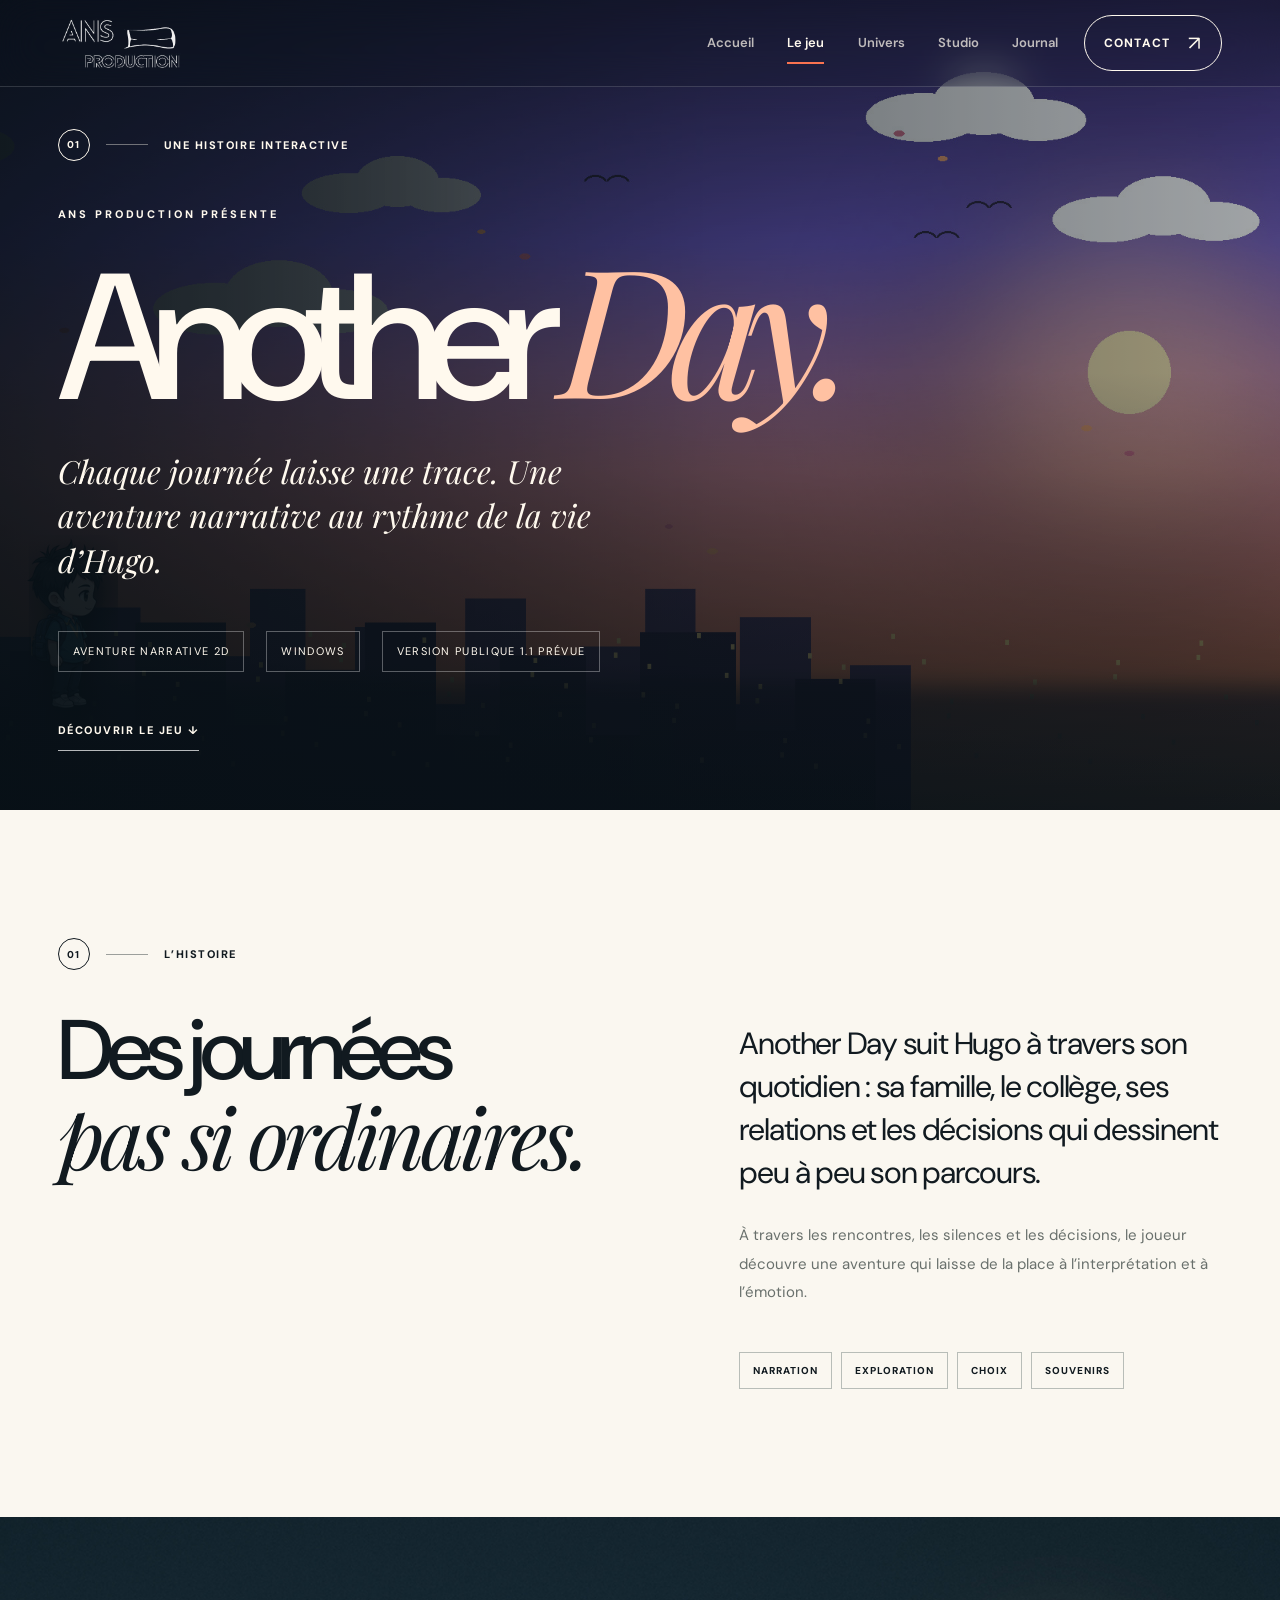
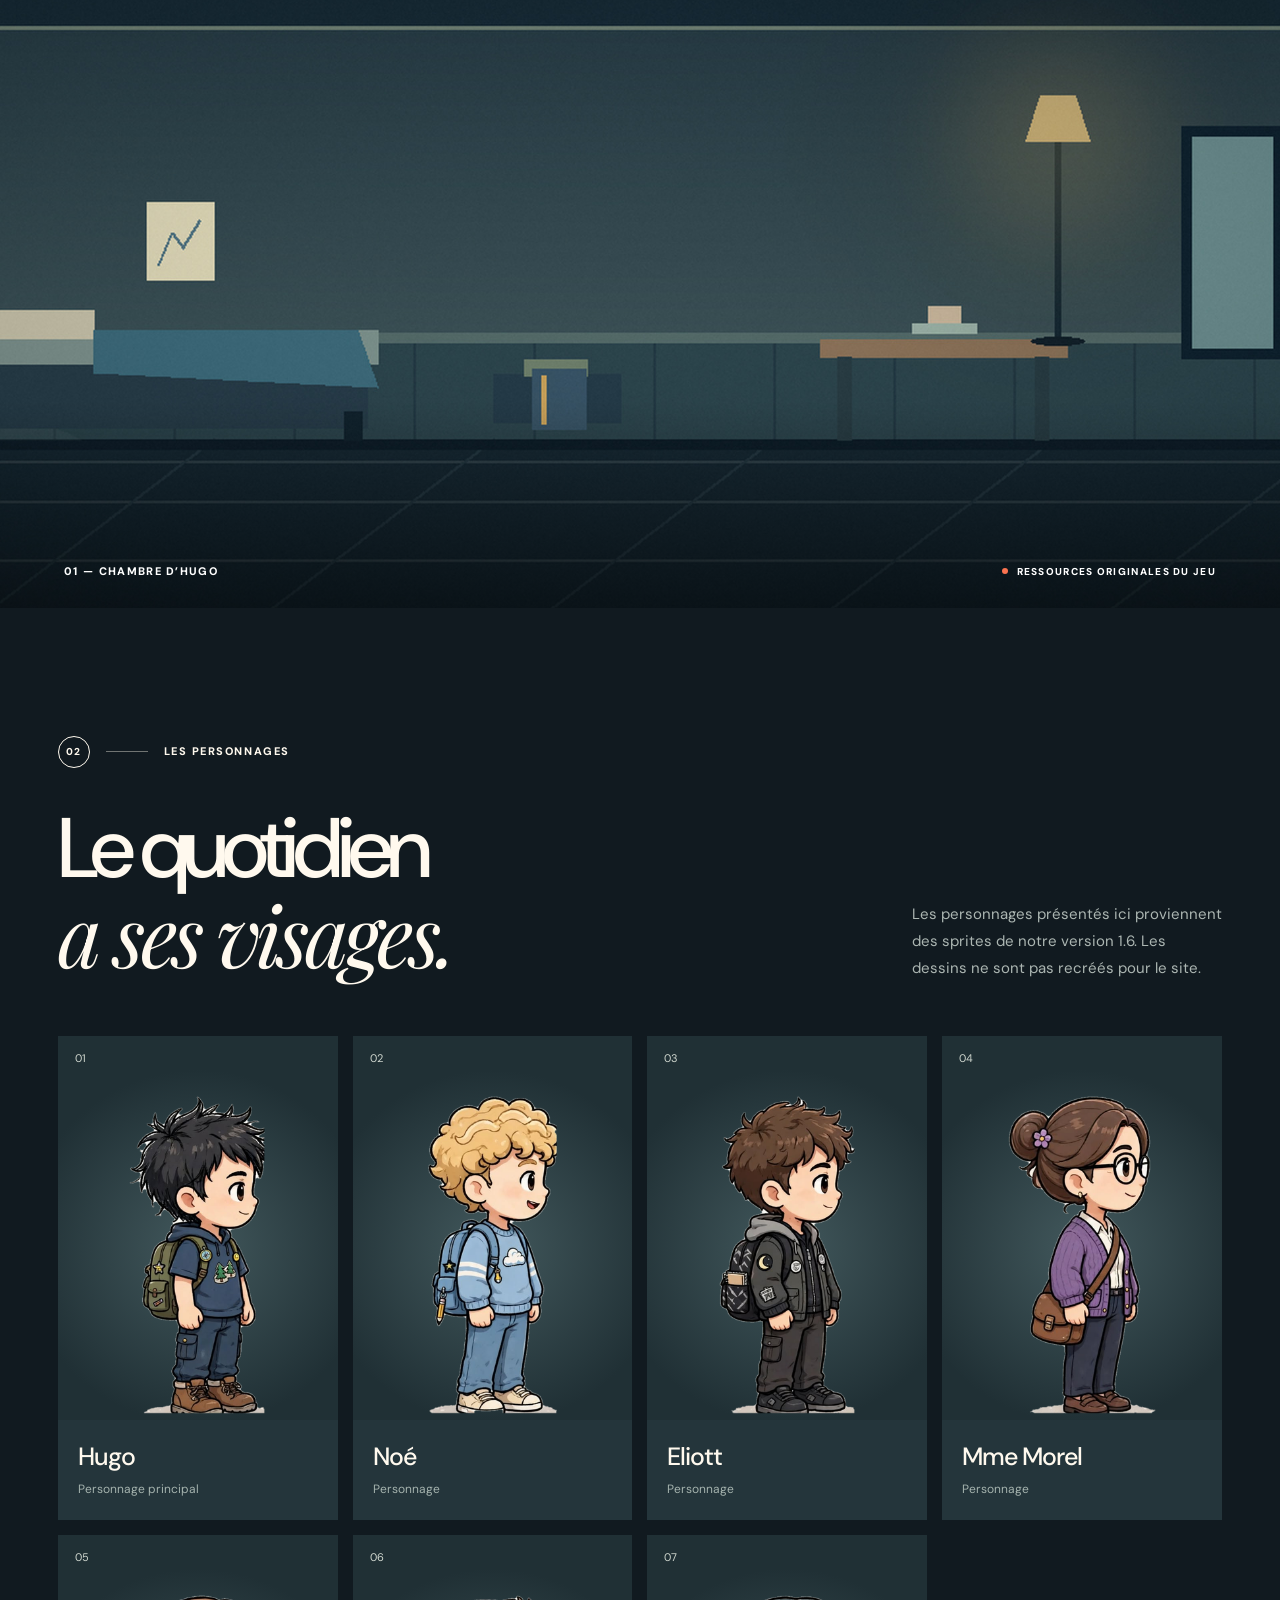
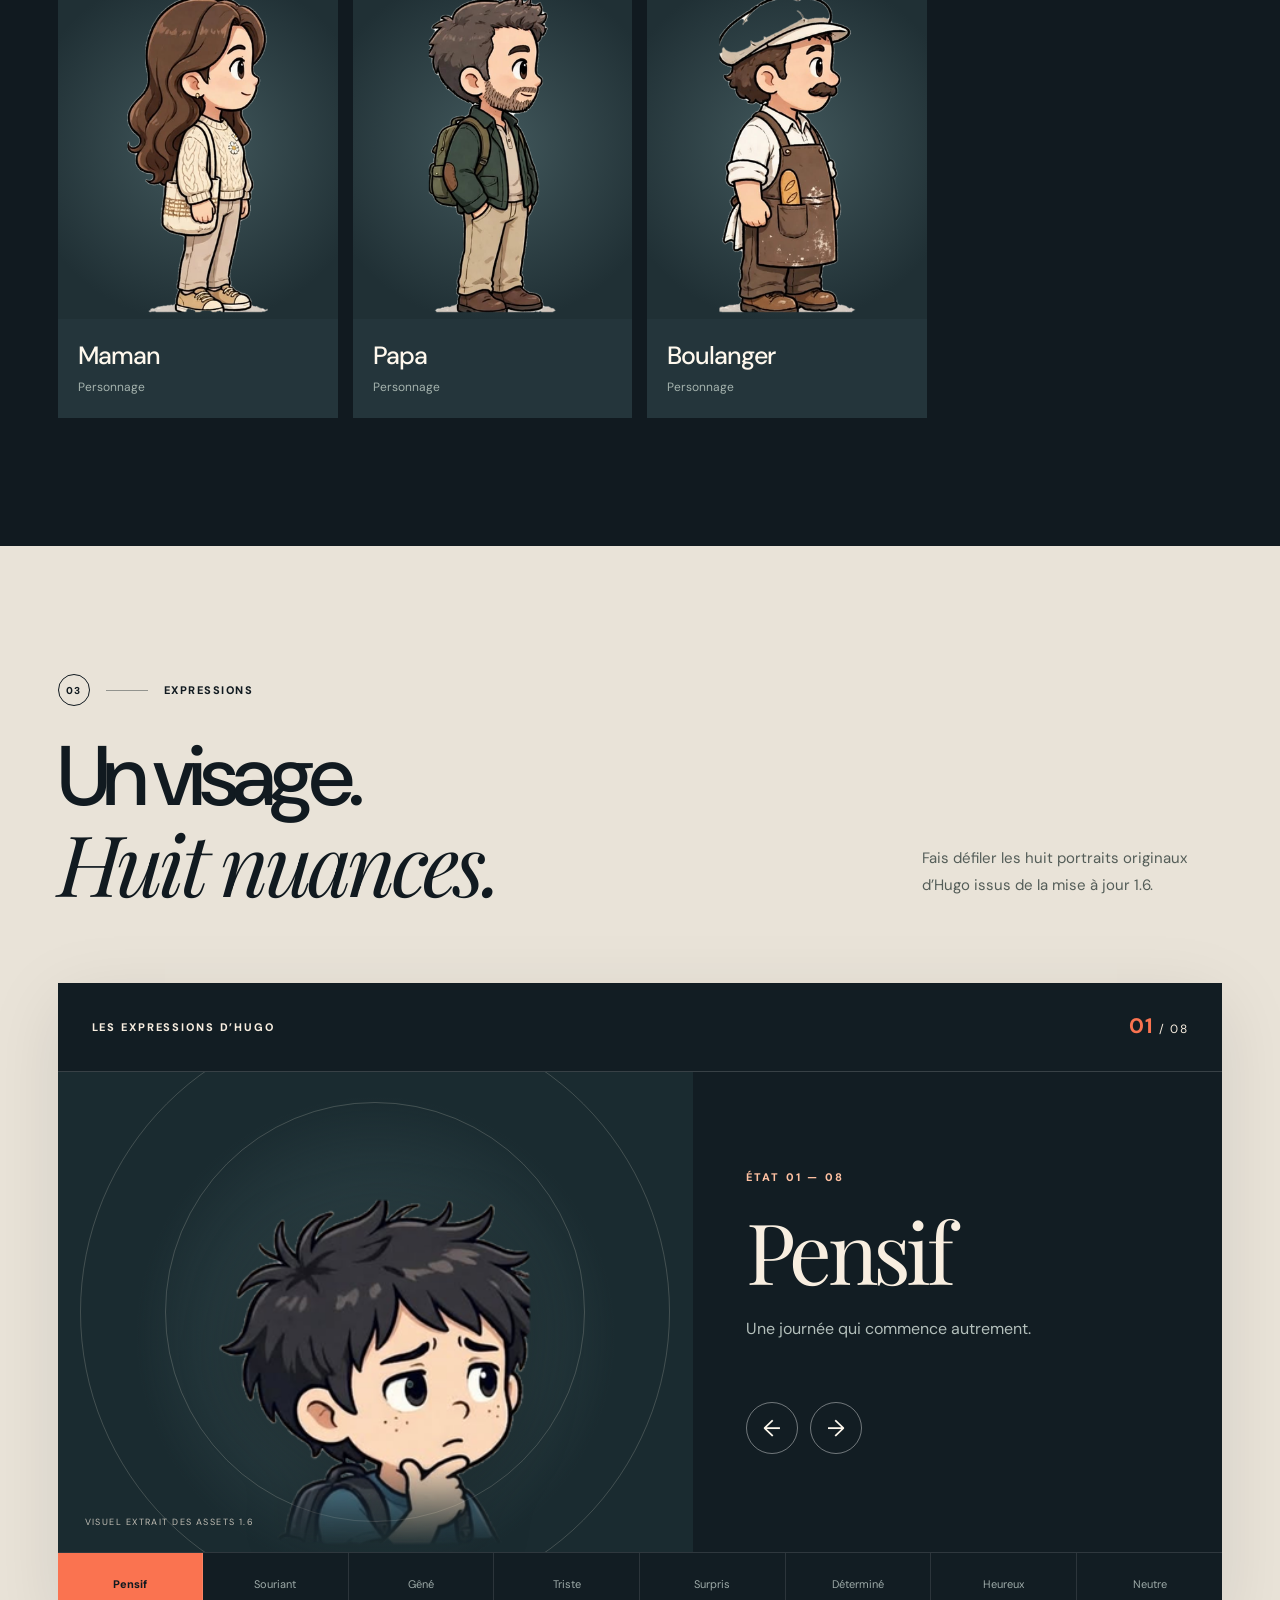
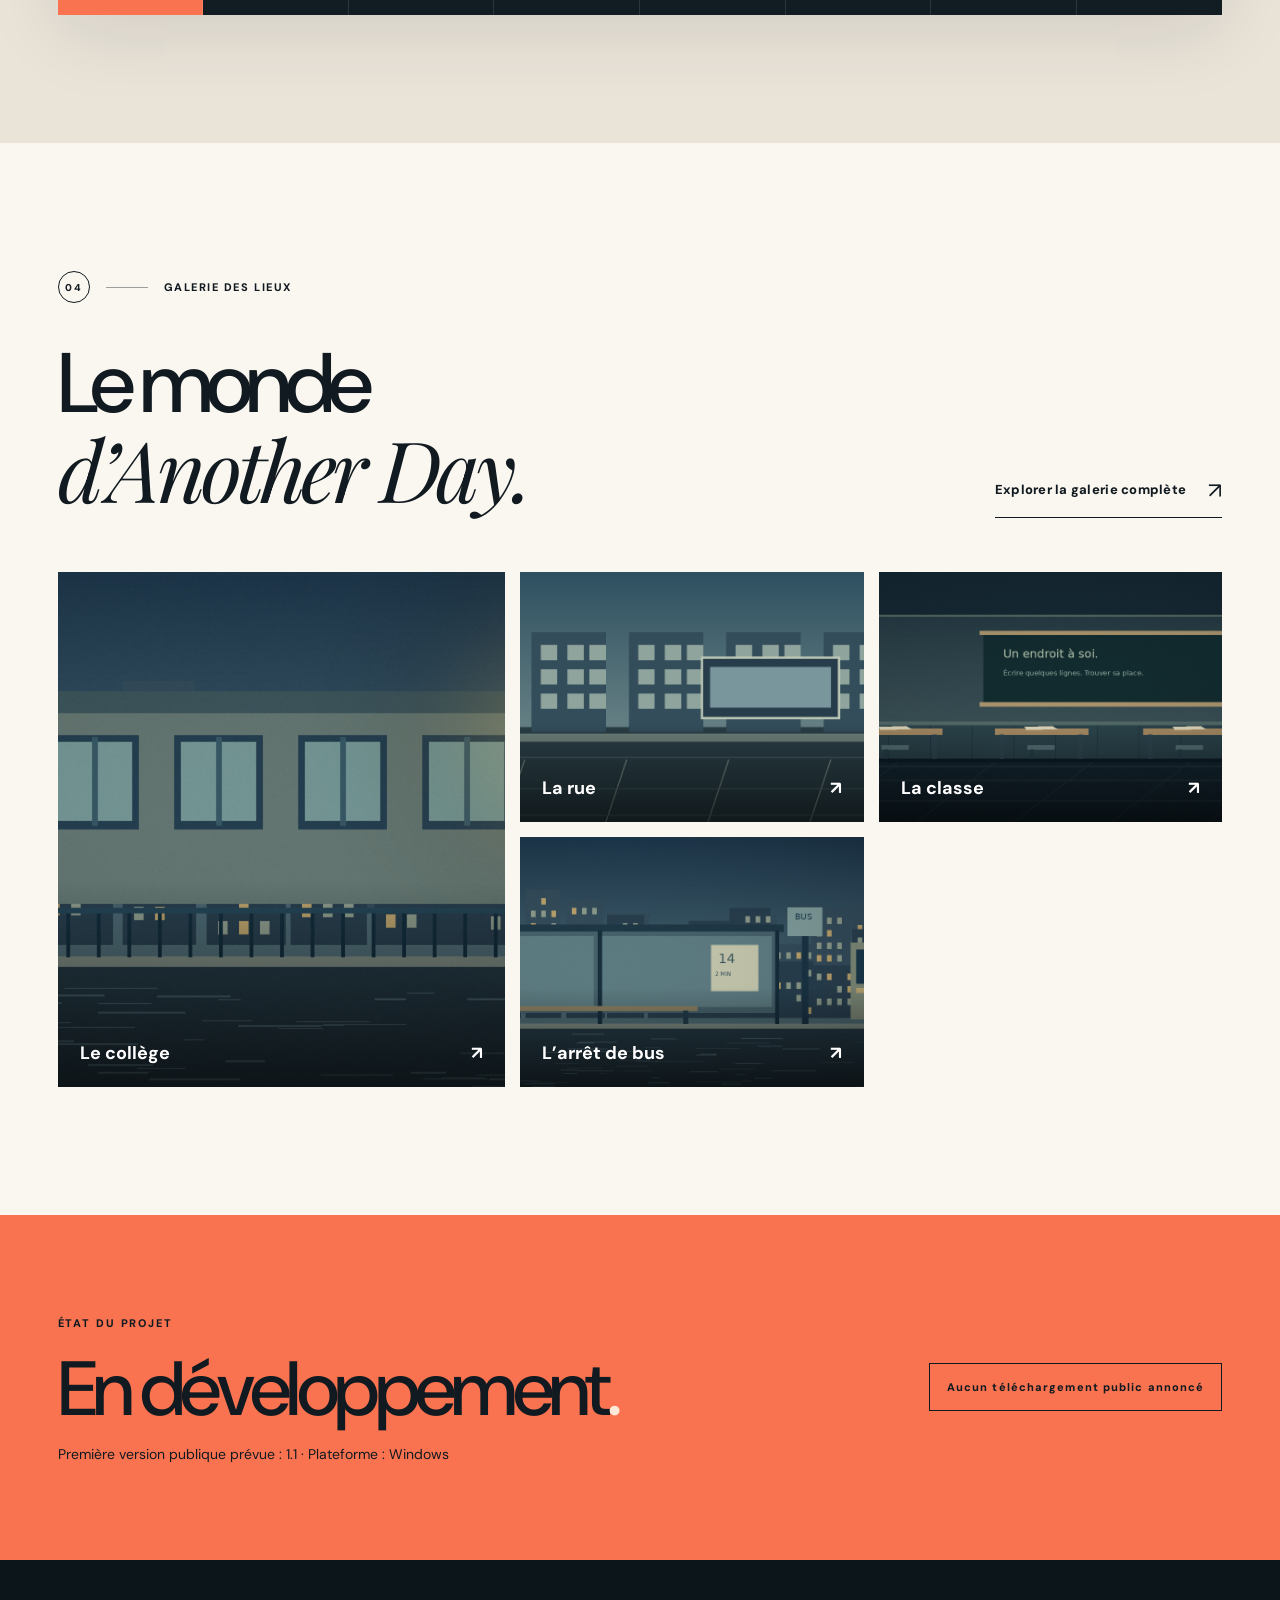
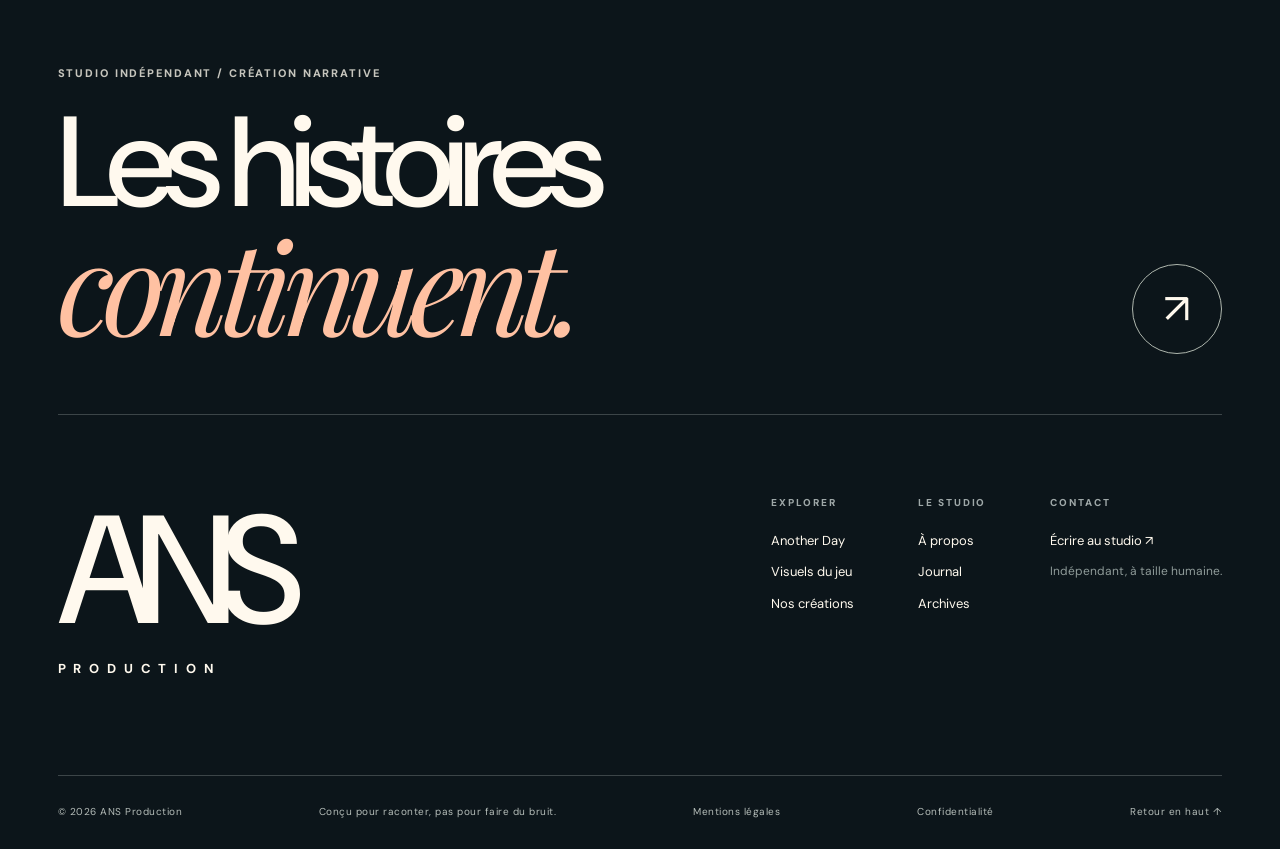
==== another-day.html @ 0bfa8ba2 "Add files via upload Création du site officiel ANS Production" ====
<!doctype html>
<html lang="fr">
<head>
 <meta charset="utf-8">
 <meta name="viewport" content="width=device-width, initial-scale=1, viewport-fit=cover">
 <meta name="theme-color" content="#111a20">
 <meta name="color-scheme" content="light">
 <title>Another Day — Le jeu | ANS Production</title>
 <meta name="description" content="Another Day : découvrez Hugo, les personnages et les véritables décors du jeu narratif 2D d’ANS Production.">
 <meta property="og:type" content="website">
 <meta property="og:title" content="Another Day — Le jeu | ANS Production">
 <meta property="og:description" content="Another Day : découvrez Hugo, les personnages et les véritables décors du jeu narratif 2D d’ANS Production.">
 <link rel="icon" href="assets/favicon.png" type="image/png">
 <link rel="preconnect" href="https://fonts.googleapis.com">
 <link rel="preconnect" href="https://fonts.gstatic.com" crossorigin>
 <link rel="stylesheet" href="styles.css">
 <script src="site-config.js" defer></script>
 <script src="cms-loader.js" defer></script>
</head>
<body data-page="game"><div id="app"><noscript>Ce site utilise JavaScript pour afficher le contenu interactif. Active JavaScript pour naviguer dans ANS Production.</noscript></div></body>
</html>
---- styles.css ----
@import url('https://fonts.googleapis.com/css2?family=DM+Sans:wght@400;500;600;700;800&family=Playfair+Display:ital,wght@0,400;0,500;0,600;1,400;1,500&display=swap');
:root{--paper:#f2eee6;--paper2:#e9e3d8;--paper3:#faf7f0;--ink:#111a20;--ink2:#1c282d;--ink3:#2b3b3f;--accent:#fa7350;--accent2:#ffc1a2;--muted:#646963;--line:rgba(17,26,32,.16);--white:#fff9ee;--max:1450px;--serif:'Playfair Display',Georgia,'Times New Roman',serif;--sans:'DM Sans','Helvetica Neue',Arial,sans;--transition:.45s cubic-bezier(.18,.8,.2,1)}
*,*::before,*::after{box-sizing:border-box}html{scroll-behavior:smooth;scroll-padding-top:100px}body{margin:0;background:var(--paper);color:var(--ink);font:400 16px/1.5 var(--sans);-webkit-font-smoothing:antialiased}img{max-width:100%;display:block}button,input,textarea{font:inherit}button{cursor:pointer}a{color:inherit;text-decoration:none}a,button{-webkit-tap-highlight-color:transparent}button:disabled{cursor:default}::selection{color:#fff;background:#ce563c}a:focus-visible,button:focus-visible,input:focus-visible,textarea:focus-visible{outline:3px solid var(--accent);outline-offset:5px}p,h1,h2,h3,h4,figure{margin:0}h1,h2,h3{font-weight:500}em{font-family:var(--serif);font-weight:400}strong{font-weight:700}.container{width:min(calc(100% - 9vw),var(--max));margin:auto}.section-space{padding:clamp(90px,10vw,180px) 0}.smallcaps{font-size:11px;letter-spacing:.17em;font-weight:800}.muted-on-dark{color:#c6c5bd}.orange-dot,.title-dot{color:var(--accent)}.skip{position:fixed;z-index:200;left:10px;top:-90px;background:var(--accent);color:#111;padding:12px 16px}.skip:focus{top:10px}.will-reveal{opacity:0;transform:translateY(30px);transition:opacity .85s ease,transform 1s cubic-bezier(.16,1,.3,1)}.will-reveal.revealed{opacity:1;transform:translateY(0)}[hidden]{display:none!important}
/* HEADER */
.header{position:fixed;top:0;z-index:90;width:100%;color:var(--ink);background:rgba(242,238,230,.97);border-bottom:1px solid var(--line);transition:background .35s,border .35s,color .35s;backdrop-filter:blur(20px);-webkit-backdrop-filter:blur(20px)}.header-inner{height:86px;display:flex;align-items:center;justify-content:space-between;gap:2vw;width:min(calc(100% - 9vw),var(--max));margin:auto}.brand{display:flex;align-items:center;gap:12px;flex:0 0 auto}.brand-sigil{position:relative;display:block;width:43px;height:24px;transform:rotate(-2deg)}.brand-sigil:before{content:'';position:absolute;inset:4px 3px;border:2px solid currentColor;border-radius:2px 10px 4px 9px;transform:skewX(11deg) rotate(-3deg)}.brand-sigil span:first-child{position:absolute;width:29px;height:2px;background:currentColor;top:10px;left:7px;transform:rotate(5deg)}.brand-sigil span:last-child{position:absolute;width:35px;height:2px;background:currentColor;bottom:4px;left:4px;transform:rotate(-8deg)}.brand-type{display:flex;flex-direction:column;line-height:.95;letter-spacing:-.07em}.brand-type strong{font-size:27px;font-weight:500;letter-spacing:-.075em}.brand-type small{font-size:8px;letter-spacing:.28em;margin-top:6px;font-weight:700}.primary-nav{margin-left:auto}.nav-links{display:flex;align-items:center;gap:clamp(18px,2.6vw,43px)}.nav-links a{position:relative;font-size:13px;font-weight:600;opacity:.72;white-space:nowrap;transition:opacity .2s}.nav-links a:hover,.nav-links a[aria-current]{opacity:1}.nav-links a:after{content:'';display:block;position:absolute;bottom:-11px;left:0;height:2px;width:0;background:var(--accent);transition:width .3s}.nav-links a:hover:after,.nav-links a[aria-current]:after{width:100%}.header-right{display:flex;gap:20px;align-items:center}.header-contact{display:flex;gap:18px;align-items:center;font-size:12px;text-transform:uppercase;font-weight:800;letter-spacing:.1em;white-space:nowrap;border:1px solid currentColor;border-radius:50px;padding:12px 19px}.header-contact span{font-size:20px;font-weight:400}.header-contact:hover{background:var(--ink);color:var(--paper)}.menu-toggle{width:44px;height:44px;border:1px solid currentColor;border-radius:50%;background:transparent;display:none;align-items:center;justify-content:center;flex-direction:column;gap:5px;color:inherit}.menu-toggle span{height:1px;width:18px;background:currentColor;transition:transform .2s}.mobile-nav{position:absolute;top:100%;left:0;width:100%;padding:24px 6vw 40px;background:var(--paper);color:var(--ink);height:calc(100svh - 86px);overflow:auto}.mobile-nav a{display:flex;align-items:center;gap:18px;border-bottom:1px solid var(--line);padding:18px 0;font:500 clamp(30px,7vw,55px) var(--serif)}.mobile-nav a small{font:700 11px var(--sans);opacity:.5}.mobile-nav a span{margin-left:auto;font:20px var(--sans)}.mobile-open{overflow:hidden}body[data-page="home"] .header:not(.scrolled):not(:has(.mobile-nav:not([hidden]))),body[data-page="game"] .header:not(.scrolled):not(:has(.mobile-nav:not([hidden]))){color:var(--white);background:rgba(12,21,25,.13);border-color:rgba(255,255,255,.15)}.header.scrolled{box-shadow:0 12px 45px rgba(0,0,0,.05)}
/* GENERAL */
.eyebrow{display:flex;gap:16px;align-items:center;color:var(--ink);font-size:11px;letter-spacing:.14em;font-weight:800;text-transform:uppercase;margin-bottom:38px}.eyebrow-light{color:var(--white)}.eyebrow-num{display:grid;place-items:center;width:32px;height:32px;border:1px solid currentColor;border-radius:50%;font-size:10px}.eyebrow-line{display:block;width:42px;height:1px;background:currentColor;opacity:.4}.section-title{font-size:clamp(48px,6.6vw,110px);line-height:1.01;letter-spacing:-.075em;font-weight:500}.section-title em{letter-spacing:-.055em}.btn{display:inline-flex;align-items:center;justify-content:space-between;gap:42px;padding:19px 23px 19px 26px;background:var(--accent);color:var(--ink);border:1px solid var(--accent);font-size:13px;font-weight:800;transition:background .2s,transform .3s,border-color .3s;min-height:58px}.btn span:last-child{font-size:23px;line-height:1;transition:transform .3s}.btn:hover{background:var(--accent2);border-color:var(--accent2);transform:translateY(-3px)}.btn:hover span:last-child{transform:translate(3px,-3px)}.btn-outline{background:transparent;border-color:rgba(255,255,255,.5);color:var(--white)}.btn-outline:hover{color:var(--ink)}.text-link{font-size:13px;font-weight:800;letter-spacing:.02em;display:inline-flex;align-items:center;gap:22px;white-space:nowrap;border-bottom:1px solid currentColor;padding-bottom:10px;transition:gap .25s}.text-link:hover{gap:34px}.text-link span{font-size:22px;font-weight:400}.large-copy{font-size:clamp(22px,2.4vw,36px);line-height:1.4;letter-spacing:-.04em}
/* HERO */
.home-hero{height:min(950px,100svh);min-height:690px;position:relative;background:#111b29;color:var(--white);overflow:hidden}.hero-bg,.hero-grain,.hero-vignette{position:absolute;inset:0}.hero-bg-img{width:100%;height:100%;object-fit:cover;object-position:center 55%;filter:saturate(.83) contrast(1.1)}.hero-vignette{background:linear-gradient(100deg,rgba(7,13,19,.84) 0%,rgba(7,13,19,.58) 38%,rgba(10,16,23,.04) 75%),linear-gradient(to top,rgba(6,12,20,.8),transparent 35%)}.hero-grain{pointer-events:none;background-image:url("data:image/svg+xml,%3Csvg viewBox='0 0 180 180' xmlns='http://www.w3.org/2000/svg'%3E%3Cfilter id='n'%3E%3CfeTurbulence type='fractalNoise' baseFrequency='.64' numOctaves='3' stitchTiles='stitch'/%3E%3C/filter%3E%3Crect width='100%25' height='100%25' filter='url(%23n)' opacity='.16'/%3E%3C/svg%3E");opacity:.16;mix-blend-mode:screen}.hero-vertical{position:absolute;right:2.1vw;top:34%;writing-mode:vertical-rl;letter-spacing:.32em;font-size:10px;font-weight:800;opacity:.85}.hero-inner{position:relative;height:100%;display:flex;align-items:center}.hero-heading{position:relative;z-index:3;padding-top:85px}.hero-kicker{font-size:11px;letter-spacing:.24em;font-weight:800;display:flex;align-items:center;gap:12px;margin-bottom:33px}.hero-kicker i{display:block;width:8px;height:8px;background:var(--accent);border-radius:50%}.home-hero h1{font-size:clamp(80px,9.2vw,163px);line-height:.87;letter-spacing:-.095em;font-weight:500;margin:0;max-width:1100px}.home-hero h1 em{color:#f6c7a9;letter-spacing:-.085em}.hero-intro{display:flex;align-items:end;gap:clamp(24px,5vw,75px);margin-top:52px}.hero-intro p{max-width:335px;font-size:15px;color:#dedbd3;line-height:1.75}.hero-character{height:clamp(380px,64vw,740px);width:auto;position:absolute;right:0;bottom:6%;z-index:2;filter:drop-shadow(0 18px 65px rgba(0,0,0,.36));object-fit:contain;transform:scaleX(-1);opacity:.99;pointer-events:none}.hero-bottom{position:absolute;left:50%;transform:translateX(-50%);bottom:27px;display:flex;align-items:center;justify-content:space-between;font-size:10px;letter-spacing:.16em;font-weight:800;z-index:6;color:#f8edda}.hero-bottom a{display:flex;gap:12px;align-items:center}.down-arrow{font-size:20px}.hero-bottom span:last-child{opacity:.77}
/* MARQUEE */
.ticker{background:var(--accent);color:var(--ink);overflow:hidden;white-space:nowrap;border-bottom:1px solid #1a1510}.ticker-track{width:max-content;display:flex;align-items:center;gap:32px;animation:marquee 36s linear infinite;padding:19px 0}.ticker-track span{font-size:13px;font-weight:800;letter-spacing:.22em}.ticker-track i{font-size:23px;font-style:normal}@keyframes marquee{to{transform:translateX(-50%)}}
/* MANIFESTO */
.manifesto{background:var(--paper3)}.manifesto-grid{display:grid;grid-template-columns:25% 1fr;gap:5%}.manifesto-grid>.eyebrow{align-self:start}.manifesto-quote{font-size:clamp(45px,5.2vw,87px);line-height:1.18;letter-spacing:-.062em;max-width:1050px}.manifesto-quote em{color:#9b9890}.manifesto-bottom{display:flex;align-items:end;justify-content:space-between;gap:40px;margin-top:66px}.manifesto-bottom p{max-width:470px;font-size:16px;line-height:1.8;color:#5c625e}
/* FEATURE */
.feature-section{background:var(--ink);color:var(--white);padding:clamp(95px,11vw,165px) 0}.feature-heading{display:flex;justify-content:space-between;align-items:end;gap:60px;margin-bottom:72px}.feature-heading>.eyebrow{margin-bottom:0}.feature-title{font-size:clamp(100px,15vw,250px);font-weight:500;line-height:.8;letter-spacing:-.11em}.feature-title em{color:var(--accent2);letter-spacing:-.09em}.feature-right{max-width:340px;padding-bottom:3px}.feature-right p{font-size:17px;line-height:1.85;margin:27px 0;color:#bdc7c5}.feature-panorama{height:clamp(440px,59vw,760px);position:relative;overflow:hidden;background:var(--ink3)}.panorama-image{position:absolute;inset:0}.panorama-image img{width:100%;height:100%;object-fit:cover;object-position:center 42%;filter:saturate(.93)}.feature-panorama:before{content:'';z-index:1;position:absolute;inset:0;background:linear-gradient(to top,rgba(3,10,16,.55),transparent 38%)}.panorama-stamp,.panorama-corner{position:absolute;z-index:2;bottom:26px;font-size:11px;letter-spacing:.14em;font-weight:800;color:white}.panorama-stamp{left:5vw}.panorama-stamp b{margin-left:24px;font-size:18px}.panorama-corner{right:5vw}.authentic-label{display:inline-flex;align-items:center;gap:9px;font-size:10px;letter-spacing:.13em;font-weight:800}.authentic-label i{width:6px;height:6px;border-radius:50%;background:var(--accent)}.feature-cards{display:grid;grid-template-columns:repeat(3,1fr);gap:16px;margin-top:80px}.place-card{display:block;transition:transform var(--transition)}.place-card:hover{transform:translateY(-8px)}.place-image{overflow:hidden;aspect-ratio:1.34;background:#334548}.place-image img{width:100%;height:100%;object-fit:cover;transition:transform .85s cubic-bezier(.16,1,.3,1)}.place-card:hover img{transform:scale(1.06)}.place-info{display:flex;align-items:start;gap:16px;padding:23px 4px}.place-info>span:first-child{font-size:10px;letter-spacing:.14em;color:var(--accent2);font-weight:800;margin-top:6px}.place-info h3{font-size:26px;letter-spacing:-.04em}.place-info p{font-size:13px;color:#a8b2ae;margin-top:5px}.place-arrow{margin-left:auto;font-size:22px}
/* FEELINGS */
.feelings-section{background:var(--paper2)}.feelings-head{display:grid;grid-template-columns:minmax(0,1fr) 300px;gap:20px;align-items:end;margin-bottom:72px}.feelings-head>.eyebrow{grid-column:1/-1;margin-bottom:8px}.feelings-head>p{color:#545d58;font-size:15px;line-height:1.8;padding-bottom:12px}.emotion-deck{background:#121d23;color:#f8eee0;overflow:hidden;box-shadow:0 18px 70px rgba(16,24,26,.1)}.emotion-top{padding:28px 34px;border-bottom:1px solid rgba(255,255,255,.16);display:flex;justify-content:space-between;align-items:center}.emotion-fraction{font-size:12px;letter-spacing:.14em}.emotion-fraction b{font-size:21px;color:var(--accent)}.emotion-content{display:grid;grid-template-columns:1.2fr 1fr;min-height:480px}.emotion-art{position:relative;overflow:hidden;background:radial-gradient(circle at 50% 55%,#395054,transparent 58%),#1a2b30;display:flex;align-items:end;justify-content:center;padding-top:40px}.orbit{position:absolute;border:1px solid rgba(241,239,220,.19);border-radius:50%;width:420px;height:420px;left:50%;top:50%;transform:translate(-50%,-50%)}.orbit-two{width:590px;height:590px}.emotion-portrait{position:relative;z-index:1;width:clamp(250px,27vw,405px);height:clamp(300px,30vw,435px);object-fit:contain;object-position:center bottom;filter:drop-shadow(0px 10px 27px rgba(0,0,0,.24))}.emotion-mini{position:absolute;bottom:22px;left:27px;z-index:2;font-size:9px;letter-spacing:.16em;opacity:.75}.emotion-detail{padding:10%;display:flex;flex-direction:column;align-items:start;justify-content:center}.emotion-index{font-size:11px;color:var(--accent2);letter-spacing:.2em;font-weight:800}.emotion-detail h3{font:400 clamp(60px,6.6vw,110px)/1.15 var(--serif);letter-spacing:-.055em;margin:16px 0}.emotion-detail p{font-size:16px;color:#b3bfbb;max-width:300px;line-height:1.7}.emotion-controls{display:flex;gap:12px;margin-top:60px}.circle-button{border-radius:50%;width:52px;height:52px;background:transparent;color:var(--white);border:1px solid rgba(255,255,255,.4);font-size:23px;transition:background .2s,color .2s}.circle-button:hover{background:var(--accent);color:var(--ink);border-color:var(--accent)}.emotion-tabs{display:grid;grid-template-columns:repeat(8,1fr);border-top:1px solid rgba(255,255,255,.12)}.emotion-tabs button{border:0;border-right:1px solid rgba(255,255,255,.11);background:transparent;color:#9daaa8;font-size:11px;padding:23px 6px;transition:background .2s,color .2s}.emotion-tabs button:last-child{border-right:0}.emotion-tabs button[aria-pressed="true"]{background:var(--accent);color:var(--ink);font-weight:800}.emotion-tabs button:hover:not([aria-pressed="true"]){background:#283b40;color:white}
/* PREVIEW */
.visual-preview{background:var(--paper3);overflow:hidden}.visual-title-row{display:flex;align-items:end;justify-content:space-between;gap:35px;margin-bottom:54px}.visual-title-row>p{max-width:310px;color:#69706c;font-size:15px;line-height:1.8}.visual-strip{display:flex;gap:14px;padding:0 max(4.5vw,calc((100vw - var(--max))/2));overflow-x:auto;overscroll-behavior-x:contain;scroll-snap-type:x mandatory;scrollbar-width:thin;scrollbar-color:#8a8b83 var(--paper3)}.visual-strip-card{position:relative;flex:0 0 clamp(260px,37vw,570px);aspect-ratio:1.34;overflow:hidden;scroll-snap-align:center;background:#203039}.visual-strip-card img{width:100%;height:100%;object-fit:cover;transition:transform .8s}.visual-strip-card:hover img{transform:scale(1.06)}.visual-strip-card:after{content:'';position:absolute;inset:60% 0 0;background:linear-gradient(transparent,rgba(0,0,0,.55))}.visual-strip-card>span{position:absolute;z-index:1;color:white;bottom:18px;left:22px;font-size:11px;letter-spacing:.16em;font-weight:800}.source-note{font-size:12px;color:#777c78;margin-top:25px}.ending-callout{background:var(--ink);color:var(--white);min-height:580px;display:flex;align-items:center;text-align:center;position:relative;overflow:hidden}.ending-callout:before,.ending-callout:after{content:'';position:absolute;width:55vw;height:55vw;border:1px solid rgba(255,255,255,.1);border-radius:50%;left:-21vw;top:-28vw}.ending-callout:after{left:auto;right:-20vw;top:auto;bottom:-34vw}.ending-inner{position:relative;z-index:2;display:flex;flex-direction:column;align-items:center;padding:100px 0}.ending-inner>.eyebrow{margin-bottom:24px}.ending-inner h2{font-size:clamp(53px,8vw,125px);letter-spacing:-.075em;line-height:1.02}.ending-inner h2 em{color:var(--accent2)}.ending-inner p{max-width:440px;color:#a3b1b0;line-height:1.8;margin:26px auto 35px}
/* PAGE HERO */
.page-hero{height:clamp(690px,90svh,950px);position:relative;background:var(--ink);color:var(--white);overflow:hidden}.page-hero-image{position:absolute;inset:0;opacity:.7}.page-hero-image img{width:100%;height:100%;object-fit:cover;object-position:center 53%;filter:saturate(.8)}.page-hero-image:after{content:'';position:absolute;inset:0;background:linear-gradient(90deg,rgba(4,13,19,.78),rgba(8,15,24,.13)),linear-gradient(0deg,rgba(4,13,19,.8),transparent 54%)}.page-hero-content{position:relative;z-index:2;height:100%;display:flex;flex-direction:column;align-items:start;justify-content:center;padding-top:70px}.page-hero-content>.eyebrow{margin-bottom:45px}.page-overline{font-size:11px;letter-spacing:.26em;font-weight:800}.game-display{font-size:clamp(90px,14vw,225px);line-height:1;letter-spacing:-.105em;font-weight:500;margin:13px 0 20px}.game-display em{color:var(--accent2);white-space:nowrap}.page-hero-content>p{font:italic clamp(19px,2.5vw,33px)/1.4 var(--serif);max-width:600px}.game-meta{display:flex;flex-wrap:wrap;gap:22px;margin-top:48px}.game-meta span{font-size:11px;letter-spacing:.12em;border:1px solid rgba(255,255,255,.32);padding:11px 14px}.scroll-pill{margin-top:50px;font-size:11px;letter-spacing:.14em;font-weight:800;border-bottom:1px solid rgba(255,255,255,.7);padding-bottom:12px}
/* STORY */
.story-block{background:var(--paper3)}.story-grid{display:grid;grid-template-columns:1.2fr 1fr;gap:clamp(45px,8vw,150px)}.story-copy{padding-top:85px}.story-copy>p:not(:first-child){margin-top:26px;font-size:15px;color:#69706c;line-height:1.9}.story-tags{display:flex;flex-wrap:wrap;gap:9px;margin-top:45px}.story-tags span{font-size:10px;letter-spacing:.1em;font-weight:800;border:1px solid #b8bdb8;padding:10px 13px}.wide-shot{height:clamp(350px,54vw,720px);position:relative;overflow:hidden}.wide-shot>img{width:100%;height:100%;object-fit:cover}.wide-shot:after{content:'';position:absolute;inset:70% 0 0;background:linear-gradient(transparent,rgba(0,0,0,.48))}.wide-shot-info{position:absolute;bottom:28px;z-index:2;left:5vw;right:5vw;display:flex;justify-content:space-between;align-items:center;font-size:11px;font-weight:800;letter-spacing:.12em;color:white}
/* CHARACTERS */
.characters-section{background:var(--ink);color:var(--white)}.characters-section .visual-title-row>p{color:#acb6b2}.character-grid{display:grid;grid-template-columns:repeat(4,1fr);gap:15px;margin-top:50px}.character-card{background:#24353b;min-width:0}.character-photo{height:clamp(260px,30vw,440px);position:relative;overflow:hidden;display:flex;align-items:end;justify-content:center;background:radial-gradient(circle at 50% 55%,#42585c 0%,#203035 70%)}.character-photo img{width:auto;height:88%;max-width:100%;object-fit:contain;object-position:center bottom;transition:transform .4s}.character-card:hover .character-photo img{transform:translateY(-9px) scale(1.035)}.character-photo>span{position:absolute;top:14px;left:17px;font-size:11px;color:#d0d7cf}.character-text{padding:18px 20px 22px}.character-text h3{font-size:25px;letter-spacing:-.04em}.character-text p{font-size:12px;color:#a5b3ae;margin-top:4px}.game-media{background:var(--paper3)}.game-media-grid{display:grid;grid-template-columns:1.3fr 1fr 1fr;grid-template-rows:250px 250px;gap:15px}.media-card{position:relative;overflow:hidden;background:#344548}.media-card-large{grid-row:span 2}.media-card img{width:100%;height:100%;object-fit:cover;transition:transform .6s}.media-card:hover img{transform:scale(1.06)}.media-card:after{content:'';position:absolute;inset:60% 0 0;background:linear-gradient(transparent,rgba(0,0,0,.6))}.media-card>span{position:absolute;bottom:20px;left:22px;right:22px;color:white;z-index:2;font-weight:700;font-size:18px;display:flex;justify-content:space-between}.availability{padding:95px 0;background:var(--accent)}.availability-row{display:flex;justify-content:space-between;align-items:center;gap:40px}.availability h2{font-size:clamp(40px,6vw,82px);line-height:1.12;letter-spacing:-.06em;margin:12px 0}.availability .orange-dot{color:#ffead9}.availability p{font-size:14px}.availability-actions{display:flex;flex-direction:column;align-items:end;gap:20px}.availability .btn{background:var(--ink);color:white;border-color:var(--ink)}.status-tag{display:inline-block;border:1px solid currentColor;font-size:11px;font-weight:800;letter-spacing:.1em;padding:15px 17px}
/* INTERNAL PAGES */
.inner-page-lead{padding:clamp(175px,18vw,270px) 0 clamp(75px,10vw,135px);background:var(--paper);min-height:620px}.inner-page-title{font-size:clamp(68px,9.8vw,156px);line-height:.98;letter-spacing:-.08em;max-width:1300px}.inner-page-title em{color:#99978c}.inner-page-bottom{display:flex;justify-content:space-between;align-items:end;gap:60px;margin-top:65px;padding-top:28px;border-top:1px solid var(--line)}.inner-page-bottom p{max-width:610px;font-size:clamp(16px,1.4vw,21px);line-height:1.65}.inner-page-bottom>span{font-size:10px;font-weight:800;letter-spacing:.16em;white-space:nowrap}.gallery-section{padding:110px 0;background:var(--ink);color:var(--white)}.gallery-header{display:flex;align-items:end;justify-content:space-between;gap:24px;margin-bottom:55px}.gallery-header .eyebrow{color:var(--white)}.gallery-filters{display:flex;flex-wrap:wrap;gap:9px;padding-bottom:6px}.gallery-filters button{color:#d3d7d1;background:transparent;border:1px solid #536366;padding:10px 16px;font-size:12px;white-space:nowrap}.gallery-filters button span{font-size:9px;padding-left:7px}.gallery-filters button[aria-pressed="true"]{background:var(--accent);color:var(--ink);border-color:var(--accent)}.gallery-filters button:hover:not([aria-pressed="true"]){border-color:white}.gallery-grid{display:grid;grid-template-columns:repeat(3,1fr);gap:15px}.gallery-item{display:block;background:#26383c;color:white;padding:0;border:0;text-align:left;overflow:hidden}.gallery-item:nth-child(7n+1){grid-column:span 2}.gallery-img{display:block;aspect-ratio:1.5;overflow:hidden}.gallery-item:nth-child(7n+1) .gallery-img{aspect-ratio:3.055}.gallery-img img{width:100%;height:100%;object-fit:cover;transition:transform .65s,filter .4s}.gallery-item:hover img{transform:scale(1.05);filter:brightness(1.12)}.gallery-item-foot{display:flex;justify-content:space-between;align-items:center;padding:16px 18px;font-size:12px;letter-spacing:.01em}.gallery-item-foot>span:last-child{font-size:22px}.gallery-disclaimer{color:#a4b1ae;font-size:13px;margin-top:30px}.visual-compositions{background:var(--paper3)}.composition-grid{display:grid;grid-template-columns:repeat(2,1fr);gap:22px}.composition-card{background:#e3e1d9}.composition-stage{height:clamp(270px,30vw,430px);position:relative;overflow:hidden;background:#27363b}.composition-bg{position:absolute;inset:0}.composition-bg img{width:100%;height:100%;object-fit:cover}.composition-stage:after{content:'';position:absolute;inset:45% 0 0;background:linear-gradient(transparent,rgba(9,20,24,.38));pointer-events:none}.composition-portrait,.composition-companion{position:absolute;bottom:0;z-index:2;height:85%;width:auto;max-width:39%;object-fit:contain;object-position:bottom;filter:drop-shadow(4px 4px 12px rgba(0,0,0,.28))}.composition-portrait{left:15%}.composition-companion{height:68%;right:12%;opacity:.9}.composition-type{position:absolute;z-index:3;top:17px;right:17px;background:rgba(18,29,34,.78);padding:9px 11px;color:white;font-size:9px;font-weight:800;letter-spacing:.09em}.composition-info{display:flex;align-items:end;justify-content:space-between;gap:15px;padding:21px 22px 25px}.composition-info small{font-size:10px;color:#69716c;letter-spacing:.08em}.composition-info h3{font-size:28px;margin-top:5px;letter-spacing:-.05em}.composition-info p{font-size:13px;color:#6a746f;margin-top:4px}.composition-emotion{font-size:11px;letter-spacing:.08em;font-weight:800;border-bottom:1px solid var(--ink);padding-bottom:4px}
/* STUDIO */
.studio-lead{background:var(--paper3)}.studio-editorial{background:var(--paper2)}.studio-editorial-grid{display:grid;grid-template-columns:1fr 1fr;gap:clamp(50px,8vw,140px);align-items:center}.studio-art{aspect-ratio:.85;background:#e7e1d7;display:flex;align-items:center;justify-content:center;flex-direction:column;position:relative;overflow:hidden}.studio-art img{width:68%;height:auto;mix-blend-mode:multiply;filter:grayscale(1)}.studio-art>span{position:absolute;bottom:28px;left:28px;font-size:10px;letter-spacing:.16em;font-weight:800;color:#73766f}.studio-copy .large-copy{margin-top:40px}.studio-sign{display:flex;gap:22px;align-items:center;margin-top:55px;padding-top:22px;border-top:1px solid var(--line)}.studio-sign>span{font:italic 38px var(--serif)}.studio-sign small{font-size:10px;letter-spacing:.13em;font-weight:800}.principles{background:var(--ink);color:var(--white)}.principles-grid{display:grid;grid-template-columns:repeat(3,1fr);gap:42px;margin-top:70px}.principles-grid article{border-top:1px solid #6c787a;padding-top:28px}.principles-grid article>span{font-size:11px;letter-spacing:.1em;color:var(--accent)}.principles-grid article h3{font-size:38px;letter-spacing:-.06em;margin:25px 0 10px}.principles-grid article p{line-height:1.85;font-size:14px;color:#a9b6b4}.studio-fullbleed{height:640px;position:relative;overflow:hidden;background:#1b292b}.studio-fullbleed>img{width:100%;height:100%;object-fit:cover}.studio-fullbleed:after{content:'';position:absolute;inset:0;background:linear-gradient(90deg,rgba(3,15,22,.76),transparent)}.studio-fullbleed-text{position:absolute;top:50%;left:8%;transform:translateY(-50%);z-index:2;color:white}.studio-fullbleed-text h2{font-size:clamp(55px,9vw,140px);letter-spacing:-.075em;margin:10px 0 25px}
/* GAMES/JOURNAL/CONTACT */
.games-catalog,.journal-content,.contact-page{background:var(--paper3)}.catalog-card{display:grid;grid-template-columns:1.4fr 1fr;min-height:560px;background:var(--ink);color:var(--white)}.catalog-photo{min-height:480px;overflow:hidden}.catalog-photo img{width:100%;height:100%;object-fit:cover;transition:transform .8s}.catalog-card:hover .catalog-photo img{transform:scale(1.04)}.catalog-body{padding:clamp(40px,6vw,90px);display:flex;flex-direction:column;justify-content:center;align-items:start}.catalog-body>span{color:var(--accent2);font-size:11px;letter-spacing:.15em;font-weight:800}.catalog-body h2{font-size:clamp(65px,7vw,115px);letter-spacing:-.07em;line-height:.98;margin:33px 0}.catalog-body h2 em{color:var(--accent2)}.catalog-body p{line-height:1.8;color:#b4c1be}.catalog-meta{align-self:stretch;display:flex;justify-content:space-between;border-top:1px solid #617071;padding-top:24px;margin-top:42px;gap:15px}.catalog-meta strong{font-size:13px;letter-spacing:.06em}.journal-list{display:grid;grid-template-columns:repeat(2,1fr);gap:28px}.journal-entry{border-top:1px solid var(--line);padding-top:22px}.journal-entry-img{aspect-ratio:1.8;overflow:hidden;margin-bottom:30px}.journal-entry-img img{width:100%;height:100%;object-fit:cover}.journal-meta{display:flex;gap:25px;font-size:11px;letter-spacing:.08em;font-weight:800;color:#777b73}.journal-entry h3{font-size:40px;letter-spacing:-.06em;margin:18px 0 10px}.journal-entry p{line-height:1.8;color:#676e66}.journal-empty{display:grid;grid-template-columns:.8fr 1fr;min-height:450px;gap:80px;align-items:center;border-top:1px solid var(--line);border-bottom:1px solid var(--line)}.journal-empty-mark{font:300 250px var(--serif);text-align:center;color:var(--accent)}.journal-empty h2{font-size:clamp(42px,4.3vw,68px);letter-spacing:-.05em;line-height:1.18;margin:15px 0}.journal-empty p{max-width:490px;color:#767c74;line-height:1.85;margin-bottom:26px}.contact-layout{display:grid;grid-template-columns:1fr 1fr;gap:clamp(60px,9vw,150px)}.contact-sigil{background:#e6e0d5;min-height:620px;display:flex;align-items:center;justify-content:center;flex-direction:column;position:relative}.contact-sigil img{width:73%;mix-blend-mode:multiply}.contact-sigil span{position:absolute;bottom:30px;letter-spacing:.12em;font-weight:800;font-size:11px}.contact-form-wrap h2{font-size:clamp(52px,5vw,86px);line-height:1.08;letter-spacing:-.06em;margin-bottom:42px}.contact-not-yet{border-top:1px solid var(--line);padding:38px 0}.contact-not-yet p{color:#6c716b;line-height:1.9;margin-top:23px}.contact-form{display:grid;gap:22px}.contact-form label{font-weight:700;letter-spacing:.03em;font-size:12px;display:grid;gap:9px}.contact-form input,.contact-form textarea{background:transparent;border:1px solid #aeb5af;border-radius:0;padding:15px;font-size:16px;max-width:100%;resize:vertical}.contact-form .btn{justify-self:start;margin-top:15px}.form-hint{color:#6d7470;font-size:11px}
/* LIGHTBOX */
.lightbox{position:fixed;z-index:300;inset:0;display:flex;align-items:center;justify-content:space-evenly;gap:18px;padding:55px 3vw 30px;background:rgba(8,13,17,.97);color:white}.lightbox-close{position:absolute;top:14px;right:20px;font-size:37px;color:white;background:none;border:none}.lightbox-arrow{width:54px;height:54px;flex:0 0 auto;border:1px solid #7b888a;background:transparent;color:white;border-radius:50%;font-size:25px}.lightbox-arrow:hover{background:var(--accent);color:var(--ink)}.lightbox-figure{display:flex;flex-direction:column;align-items:center;gap:20px;min-width:0}.lightbox-figure img{max-height:75svh;max-width:min(80vw,1350px);object-fit:contain}.lightbox-figure figcaption{text-align:center;font-size:12px;color:#b7c2be;letter-spacing:.04em}
/* FOOTER */
.footer{background:#0c151a;color:var(--white);padding:100px 0 30px}.footer-top{display:flex;justify-content:space-between;align-items:end;border-bottom:1px solid #3c4548;padding-bottom:60px}.footer-top h2{font-size:clamp(72px,10vw,158px);line-height:.95;letter-spacing:-.075em;margin-top:18px}.footer-top h2 em{color:var(--accent2)}.round-link{height:90px;width:90px;display:grid;place-items:center;border:1px solid #aeb6ad;border-radius:50%;font-size:42px;transition:background .3s,transform .3s}.round-link:hover{background:var(--accent);color:var(--ink);transform:rotate(45deg)}.footer-mid{display:flex;justify-content:space-between;gap:50px;padding:80px 0 100px}.footer-wordmark{font-size:clamp(72px,12vw,175px);letter-spacing:-.1em;line-height:1;font-weight:500;align-self:start}.footer-wordmark span{display:block;font-size:13px;letter-spacing:.6em;margin-top:14px;font-weight:700}.footer-links{display:flex;gap:clamp(27px,5vw,85px)}.footer-links>div{display:flex;flex-direction:column;gap:12px}.footer-title{font-size:10px;letter-spacing:.19em;color:#9fa8a8;font-weight:800;margin-bottom:9px}.footer-links a{font-size:13px}.footer-links a:hover{color:var(--accent2)}.footer-muted{font-size:12px;color:#8f9b99}.footer-bottom{border-top:1px solid #3c4548;padding-top:28px;display:flex;justify-content:space-between;align-items:center;gap:18px;font-size:10px;letter-spacing:.05em;color:#b5bdb9}
/* BREAKPOINTS */
@media(max-width:1200px){.header-contact{display:none}.hero-character{right:-3vw;opacity:.74}.home-hero h1{font-size:clamp(80px,10.5vw,136px)}.feature-title{font-size:clamp(100px,14vw,200px)}.feature-right{max-width:290px}.composition-stage{height:315px}.footer-wordmark{font-size:115px}.footer-links{gap:28px}}
@media(max-width:900px){.header-inner{height:72px}.primary-nav{display:none}.menu-toggle{display:flex}.mobile-nav{height:calc(100svh - 72px)}.container{width:calc(100% - 8vw)}.home-hero{min-height:650px;max-height:850px}.home-hero h1{font-size:clamp(73px,10.5vw,115px)}.hero-character{height:72%;right:-70px;opacity:.48}.hero-heading{padding-top:40px}.hero-intro{flex-wrap:wrap;max-width:430px}.hero-vertical{display:none}.manifesto-grid{grid-template-columns:1fr;gap:24px}.manifesto-grid>.eyebrow{margin:0}.feature-heading{align-items:start;flex-direction:column;gap:38px}.feature-title{font-size:clamp(90px,18vw,175px)}.feature-right{max-width:610px}.feature-right p{margin:15px 0 25px}.feature-cards{margin-top:45px}.place-info h3{font-size:23px}.feelings-head{grid-template-columns:1fr}.feelings-head>p{max-width:500px}.emotion-content{min-height:360px}.emotion-tabs{grid-template-columns:repeat(4,1fr)}.emotion-tabs button{padding:16px 5px}.story-grid{grid-template-columns:1fr}.story-copy{padding-top:0}.character-grid{grid-template-columns:repeat(3,1fr)}.gallery-header{flex-direction:column;align-items:start}.gallery-grid{grid-template-columns:repeat(2,1fr)}.gallery-item:nth-child(7n+1){grid-column:span 1}.gallery-item:nth-child(7n+1) .gallery-img{aspect-ratio:1.5}.studio-editorial-grid{gap:50px}.footer-mid{flex-direction:column;gap:65px}.footer-wordmark{font-size:120px}}
@media(max-width:650px){.section-space{padding:85px 0}.header-inner{height:68px}.brand-sigil{width:37px}.brand-type strong{font-size:24px}.mobile-nav{height:calc(100svh - 68px)}.home-hero{height:760px;max-height:92svh;min-height:620px}.hero-bg-img{object-position:32% center}.hero-vignette{background:linear-gradient(95deg,rgba(5,13,20,.83),rgba(7,14,22,.32)),linear-gradient(to top,rgba(5,12,20,.86),transparent 50%)}.hero-heading{padding-top:20px;align-self:center;max-width:100%}.hero-kicker{font-size:9px;letter-spacing:.15em;margin-bottom:20px}.home-hero h1{font-size:clamp(55px,12.4vw,90px);letter-spacing:-.085em;line-height:.96}.hero-character{height:50%;right:-48px;bottom:4%;opacity:.58}.hero-intro{margin-top:28px;gap:20px;max-width:330px;align-items:start}.hero-intro p{font-size:13px;max-width:245px;line-height:1.65}.hero-intro .btn{min-height:52px;padding:13px 17px;font-size:11px;gap:20px}.hero-bottom{bottom:18px;font-size:9px}.hero-bottom>span:last-child{display:none}.ticker-track{padding:13px 0;gap:16px}.ticker-track span{font-size:10px}.manifesto-quote{font-size:clamp(40px,8vw,58px);line-height:1.18}.manifesto-bottom{flex-direction:column;align-items:start;margin-top:32px;gap:20px}.manifesto-bottom p{font-size:14px}.eyebrow{margin-bottom:24px;gap:10px;font-size:10px}.eyebrow-line{width:28px}.section-title{font-size:clamp(50px,10vw,77px)}.feature-heading{margin-bottom:38px}.feature-title{font-size:clamp(86px,18vw,124px)}.feature-panorama{height:350px}.panorama-image img{object-position:45% 50%}.panorama-corner{display:none}.panorama-stamp{font-size:9px}.feature-cards{grid-template-columns:1fr;gap:25px}.place-image{aspect-ratio:1.8}.place-info{padding:15px 0 0}.place-info h3{font-size:26px}.feelings-head{margin-bottom:40px}.feelings-head>p{font-size:13px}.emotion-top{padding:18px}.emotion-content{grid-template-columns:1fr;min-height:auto}.emotion-art{min-height:330px}.emotion-portrait{height:320px;width:auto}.emotion-mini{font-size:8px;left:15px}.orbit{width:290px;height:290px}.orbit-two{width:440px;height:440px}.emotion-detail{padding:30px;align-items:start}.emotion-detail h3{font-size:64px;margin:3px 0}.emotion-detail p{font-size:13px}.emotion-controls{margin-top:20px;align-self:end}.emotion-tabs{grid-template-columns:repeat(4,1fr)}.emotion-tabs button{font-size:10px;padding:15px 3px}.visual-title-row{align-items:start;flex-direction:column}.visual-title-row>p{max-width:100%}.visual-strip{padding:0 4vw}.visual-strip-card{flex-basis:78vw}.ending-callout{min-height:450px}.ending-inner{padding:65px 0}.ending-inner h2{font-size:clamp(56px,11vw,75px)}.page-hero{height:760px;max-height:92svh;min-height:630px}.page-hero-content>.eyebrow{margin-bottom:30px}.game-display{font-size:clamp(64px,12.5vw,100px);margin:20px 0}.page-hero-content>p{font-size:19px}.game-meta{gap:8px;margin-top:28px}.game-meta span{font-size:9px;letter-spacing:.05em;padding:8px}.scroll-pill{margin-top:25px}.story-copy p:not(:first-child){font-size:14px}.story-tags{gap:6px}.story-tags span{font-size:9px}.wide-shot{height:310px}.wide-shot-info{font-size:9px;gap:10px}.wide-shot-info .authentic-label{display:none}.character-grid{grid-template-columns:repeat(2,1fr);gap:9px}.character-photo{height:270px}.character-text{padding:12px}.character-text h3{font-size:20px}.character-text p{font-size:10px}.game-media-grid{grid-template-columns:1fr 1fr;grid-template-rows:210px 210px 210px}.media-card-large{grid-column:span 2;grid-row:span 1}.media-card>span{bottom:11px;left:11px;font-size:13px}.availability{padding:58px 0}.availability-row{flex-direction:column;align-items:start}.availability-actions{align-items:start}.inner-page-lead{padding:155px 0 60px;min-height:0}.inner-page-title{font-size:clamp(54px,11.5vw,85px)}.inner-page-bottom{margin-top:38px;gap:24px;flex-direction:column;align-items:start}.inner-page-bottom p{font-size:15px}.gallery-section{padding:70px 0}.gallery-header{margin-bottom:28px}.gallery-filters{gap:6px}.gallery-filters button{font-size:10px;padding:8px 9px}.gallery-grid{grid-template-columns:1fr;gap:12px}.gallery-item:nth-child(7n+1) .gallery-img{aspect-ratio:1.5}.gallery-disclaimer{font-size:11px}.composition-grid{grid-template-columns:1fr;gap:22px}.composition-stage{height:300px}.composition-info{padding:15px;gap:7px}.composition-info h3{font-size:23px}.composition-emotion{font-size:10px}.studio-editorial-grid{grid-template-columns:1fr}.studio-art{aspect-ratio:1.3}.studio-copy .large-copy{font-size:23px;margin-top:27px}.principles-grid{grid-template-columns:1fr;gap:40px;margin-top:35px}.principles-grid article h3{font-size:28px;margin:14px 0 6px}.studio-fullbleed{height:460px}.studio-fullbleed-text{left:5%}.catalog-card{grid-template-columns:1fr}.catalog-photo{min-height:260px}.catalog-body{padding:30px}.catalog-body h2{font-size:70px;margin:18px 0}.catalog-meta{flex-wrap:wrap}.journal-list{grid-template-columns:1fr}.journal-empty{grid-template-columns:1fr;gap:0;padding:60px 0}.journal-empty-mark{font-size:120px;text-align:left;line-height:1}.journal-empty h2{font-size:43px}.contact-layout{grid-template-columns:1fr;gap:60px}.contact-sigil{min-height:280px}.contact-form-wrap h2{font-size:57px}.lightbox{gap:8px;padding:60px 8px 20px}.lightbox-arrow{height:35px;width:35px;font-size:17px}.lightbox-figure img{max-width:calc(100vw - 96px)}.lightbox-figure figcaption{font-size:10px}.footer{padding:75px 0 25px}.footer-top{padding-bottom:50px}.footer-top h2{font-size:clamp(65px,12vw,85px)}.round-link{width:58px;height:58px;font-size:28px}.footer-mid{padding:65px 0;gap:50px}.footer-wordmark{font-size:100px}.footer-wordmark span{font-size:9px;letter-spacing:.5em}.footer-links{display:grid;grid-template-columns:repeat(2,1fr);gap:28px}.footer-bottom{flex-wrap:wrap;font-size:9px}}
@media(max-width:390px){.home-hero h1{font-size:53px}.hero-character{right:-85px;opacity:.47}.emotion-tabs button{font-size:9px}.footer-wordmark{font-size:83px}.header-inner{width:calc(100% - 24px)}.character-photo{height:220px}}
@media(prefers-reduced-motion:reduce){*,*::before,*::after{animation:none!important;scroll-behavior:auto!important;transition-duration:.01ms!important}.will-reveal{opacity:1!important;transform:none!important}}
/* The real user-provided logo, background removed without redrawing a single letter. */
.brand-logo{width:157px;height:55px;object-fit:contain;object-position:left center;display:block}
body[data-page="home"] .header:not(.scrolled) .brand-logo,body[data-page="game"] .header:not(.scrolled) .brand-logo{filter:invert(1)}
body.mobile-open .header .brand-logo{filter:none!important}
@media(max-width:650px){.brand-logo{width:135px;height:48px}}

.legal-content{max-width:840px;border-top:1px solid var(--line);padding-top:50px}.legal-content h2{font-size:clamp(48px,5vw,80px);letter-spacing:-.06em;line-height:1.1;margin:20px 0}.legal-content p{white-space:pre-line;font-size:17px;line-height:1.85;color:#5b6660;margin-bottom:30px}
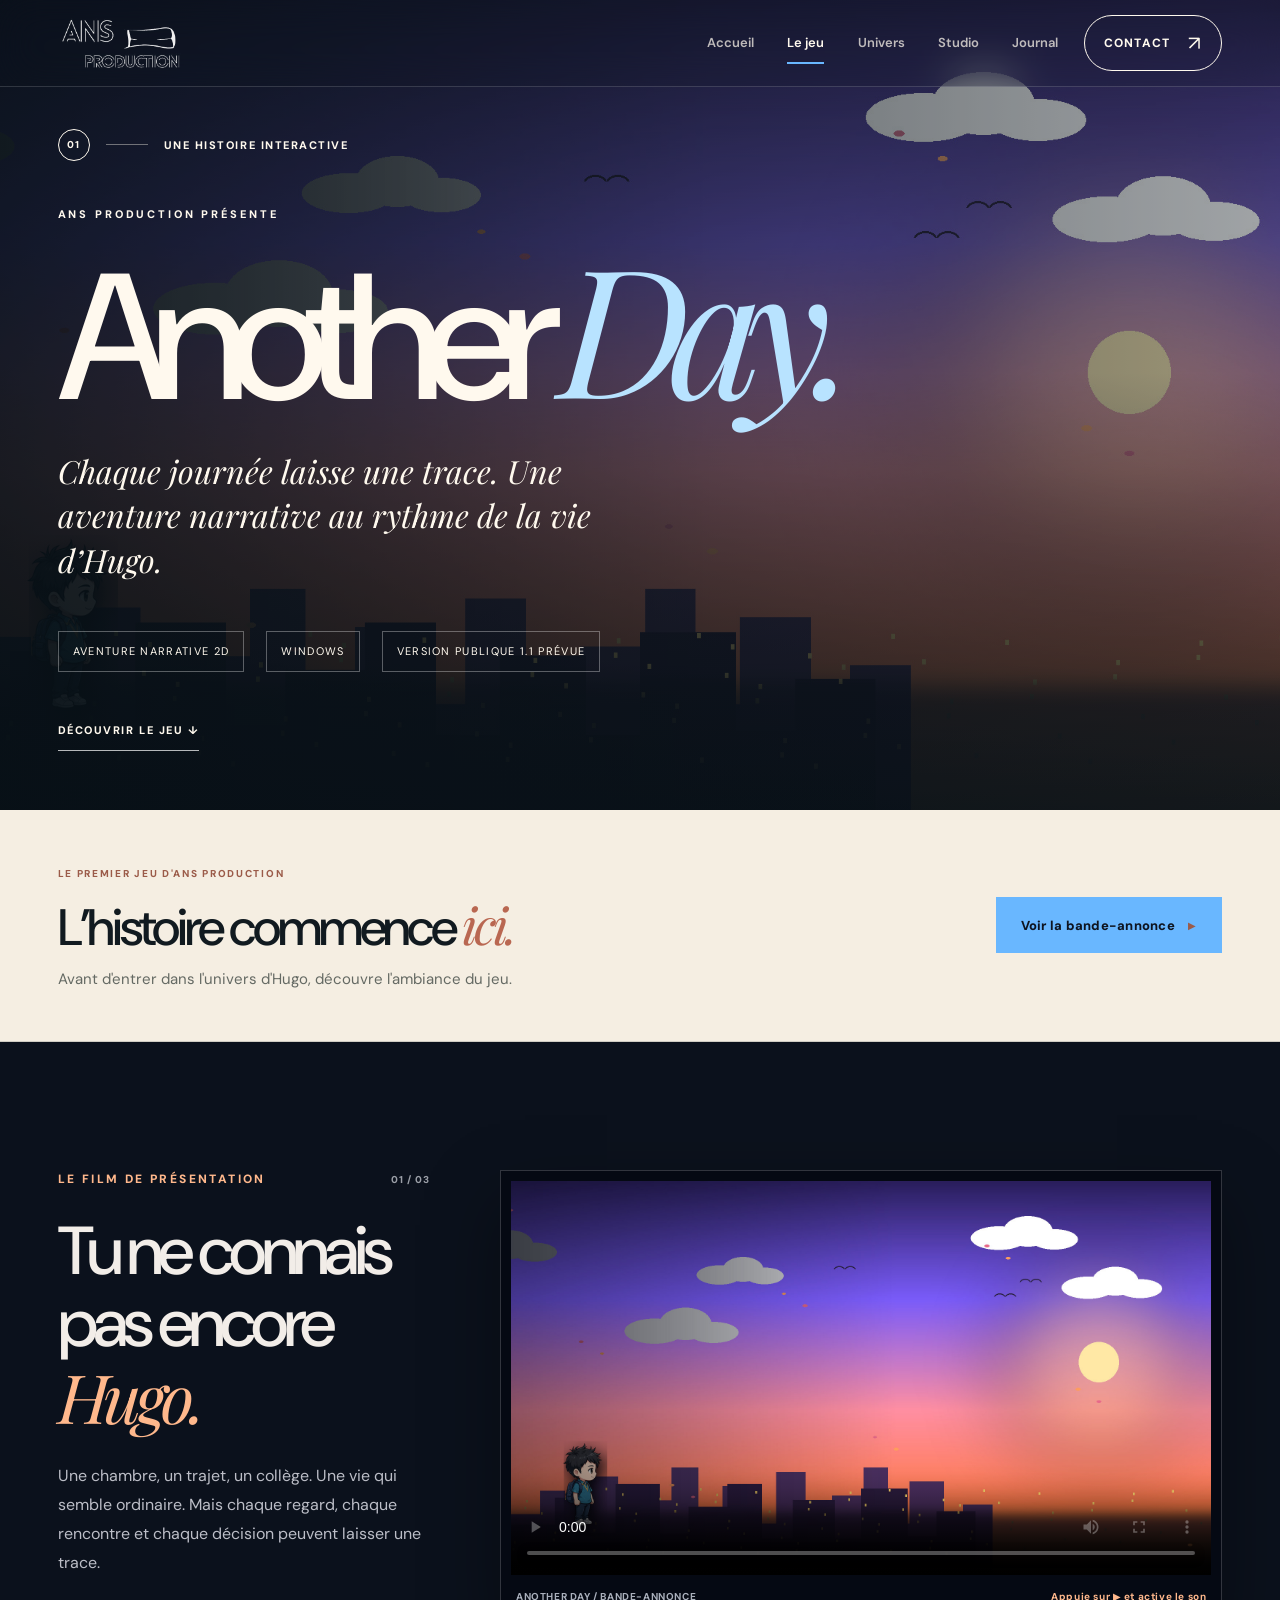
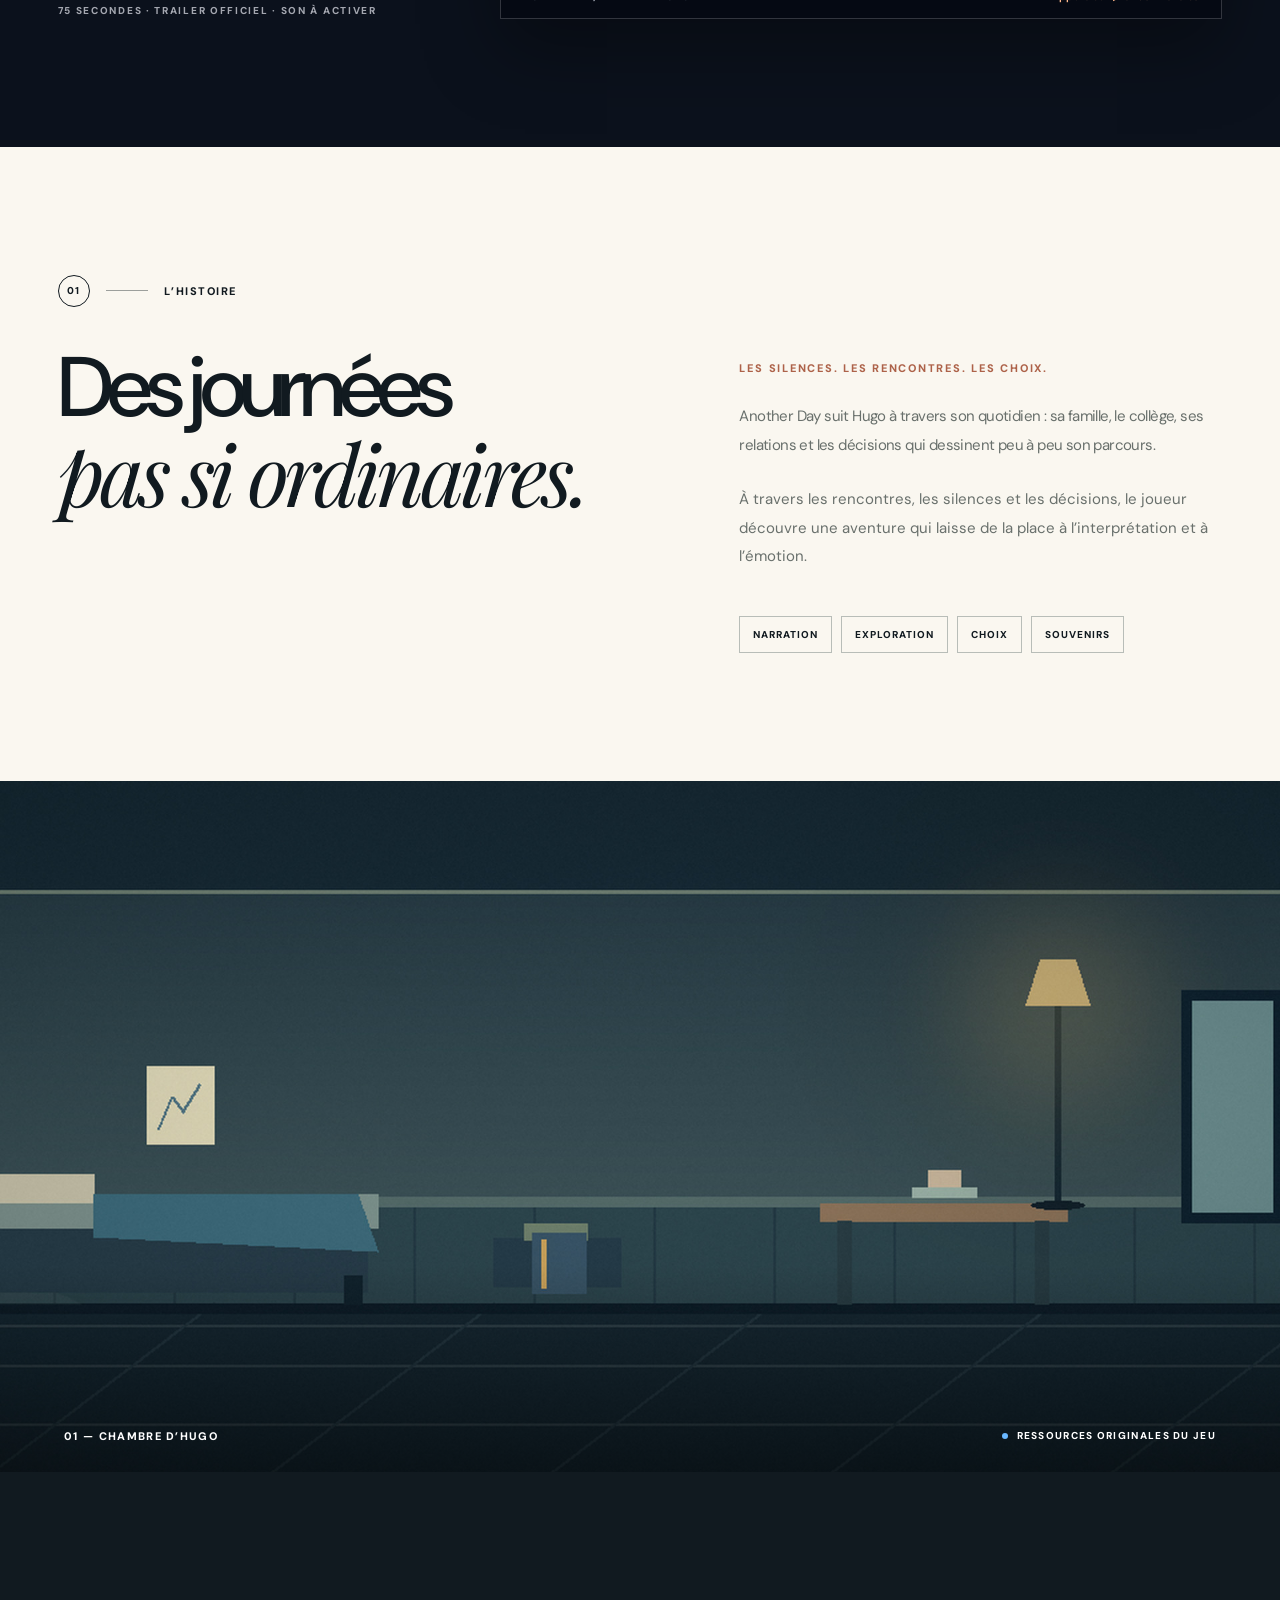
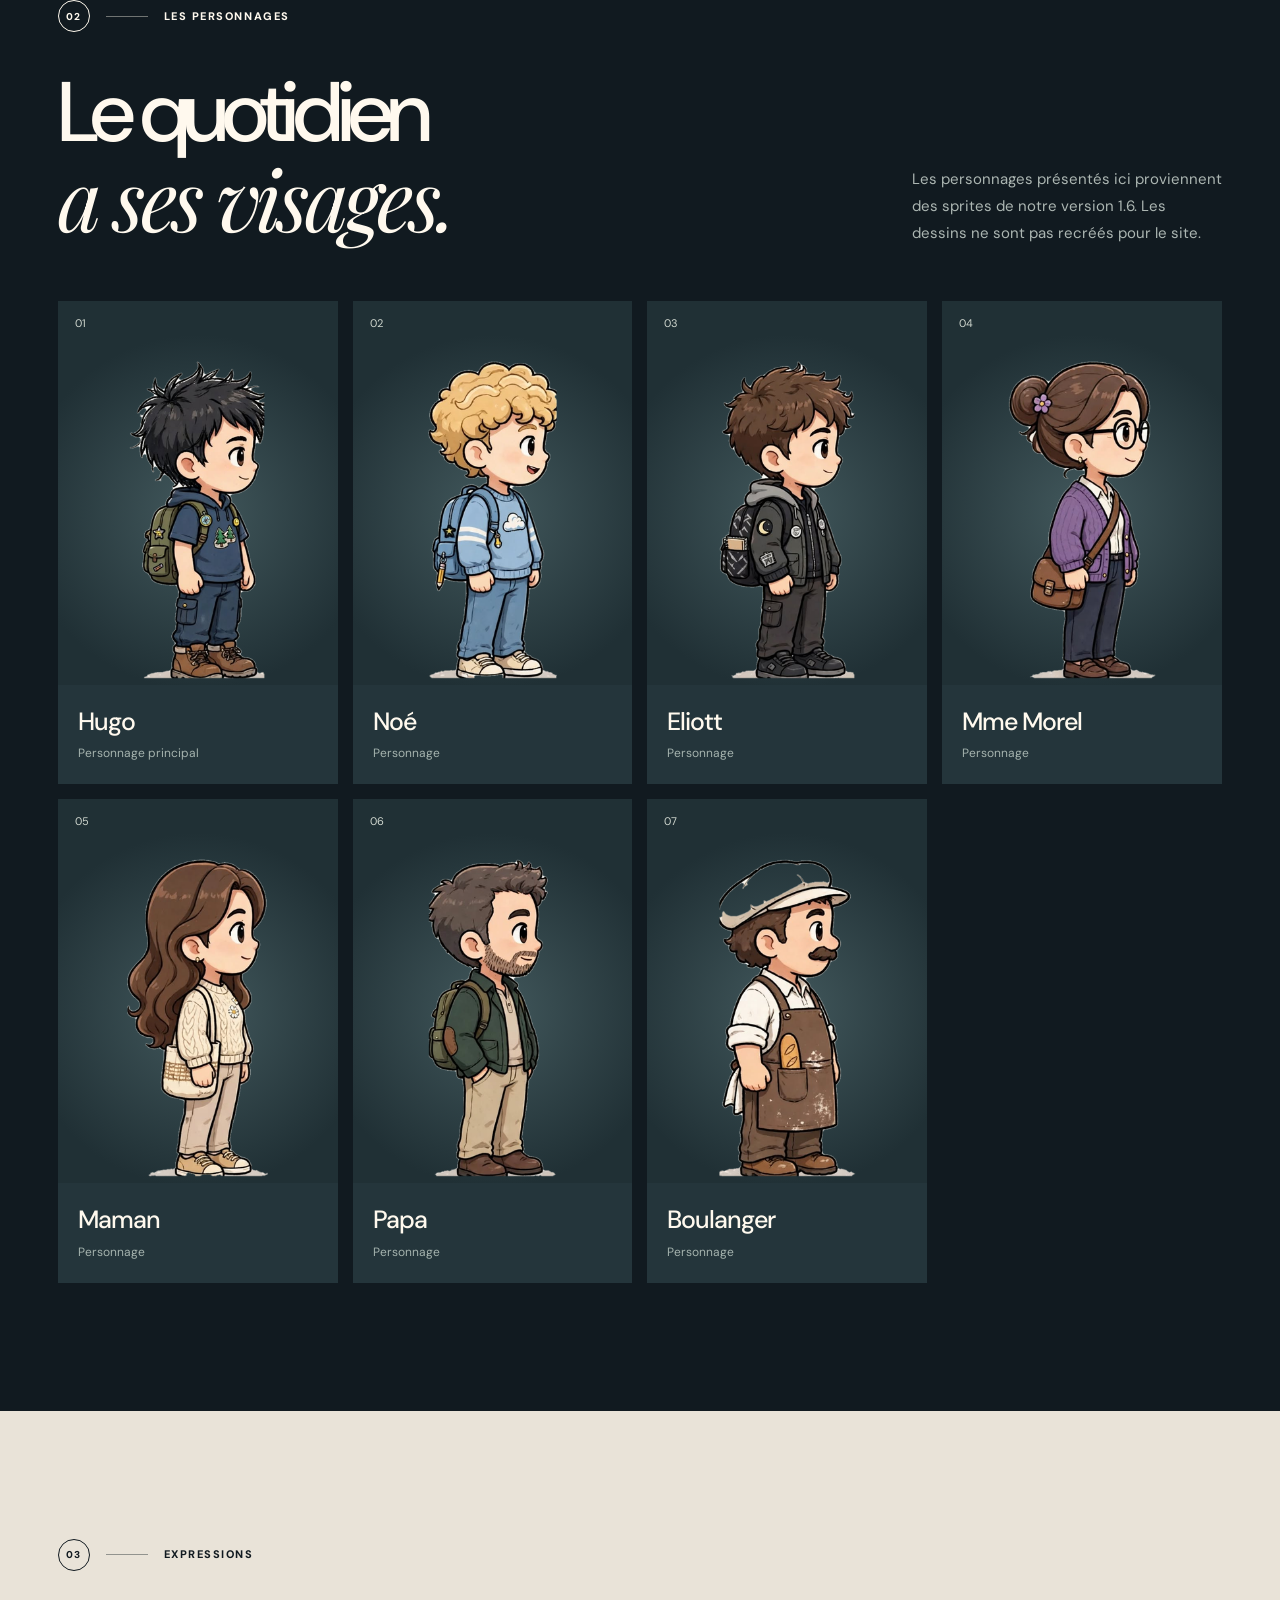
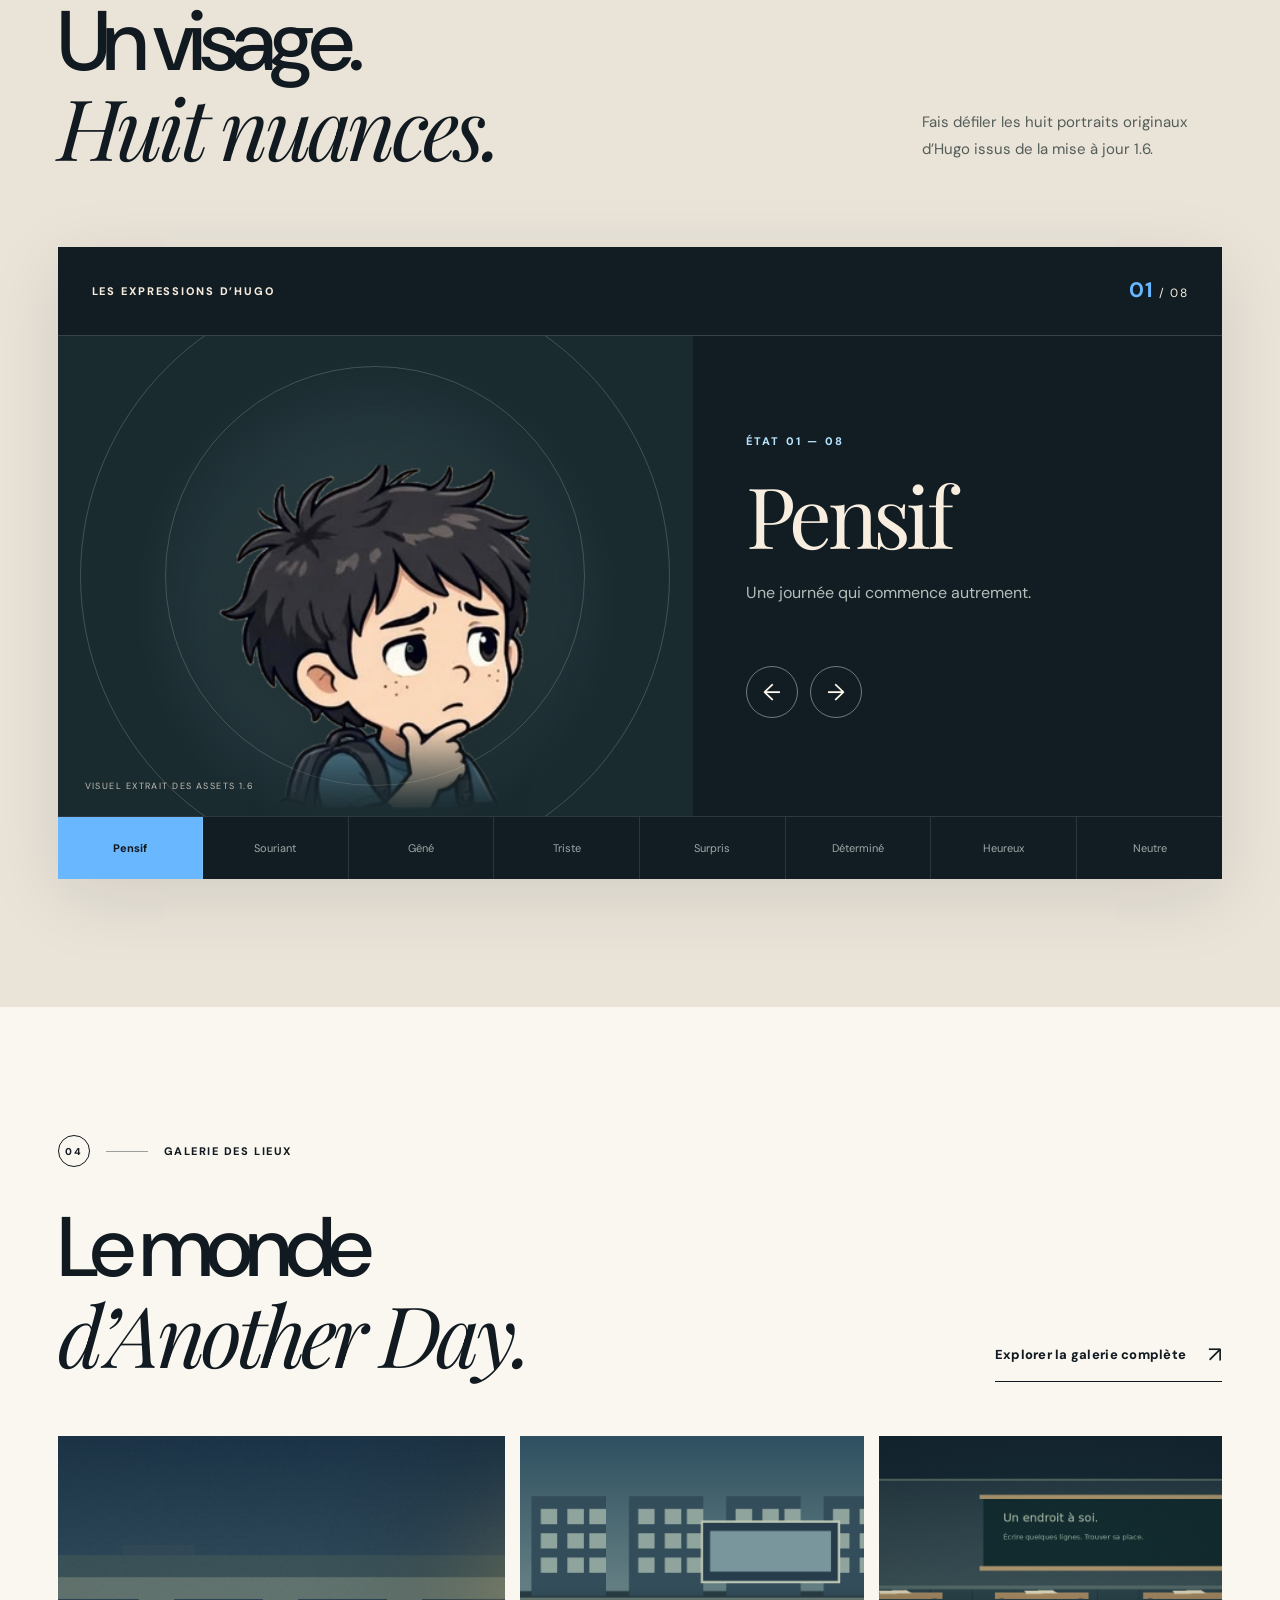
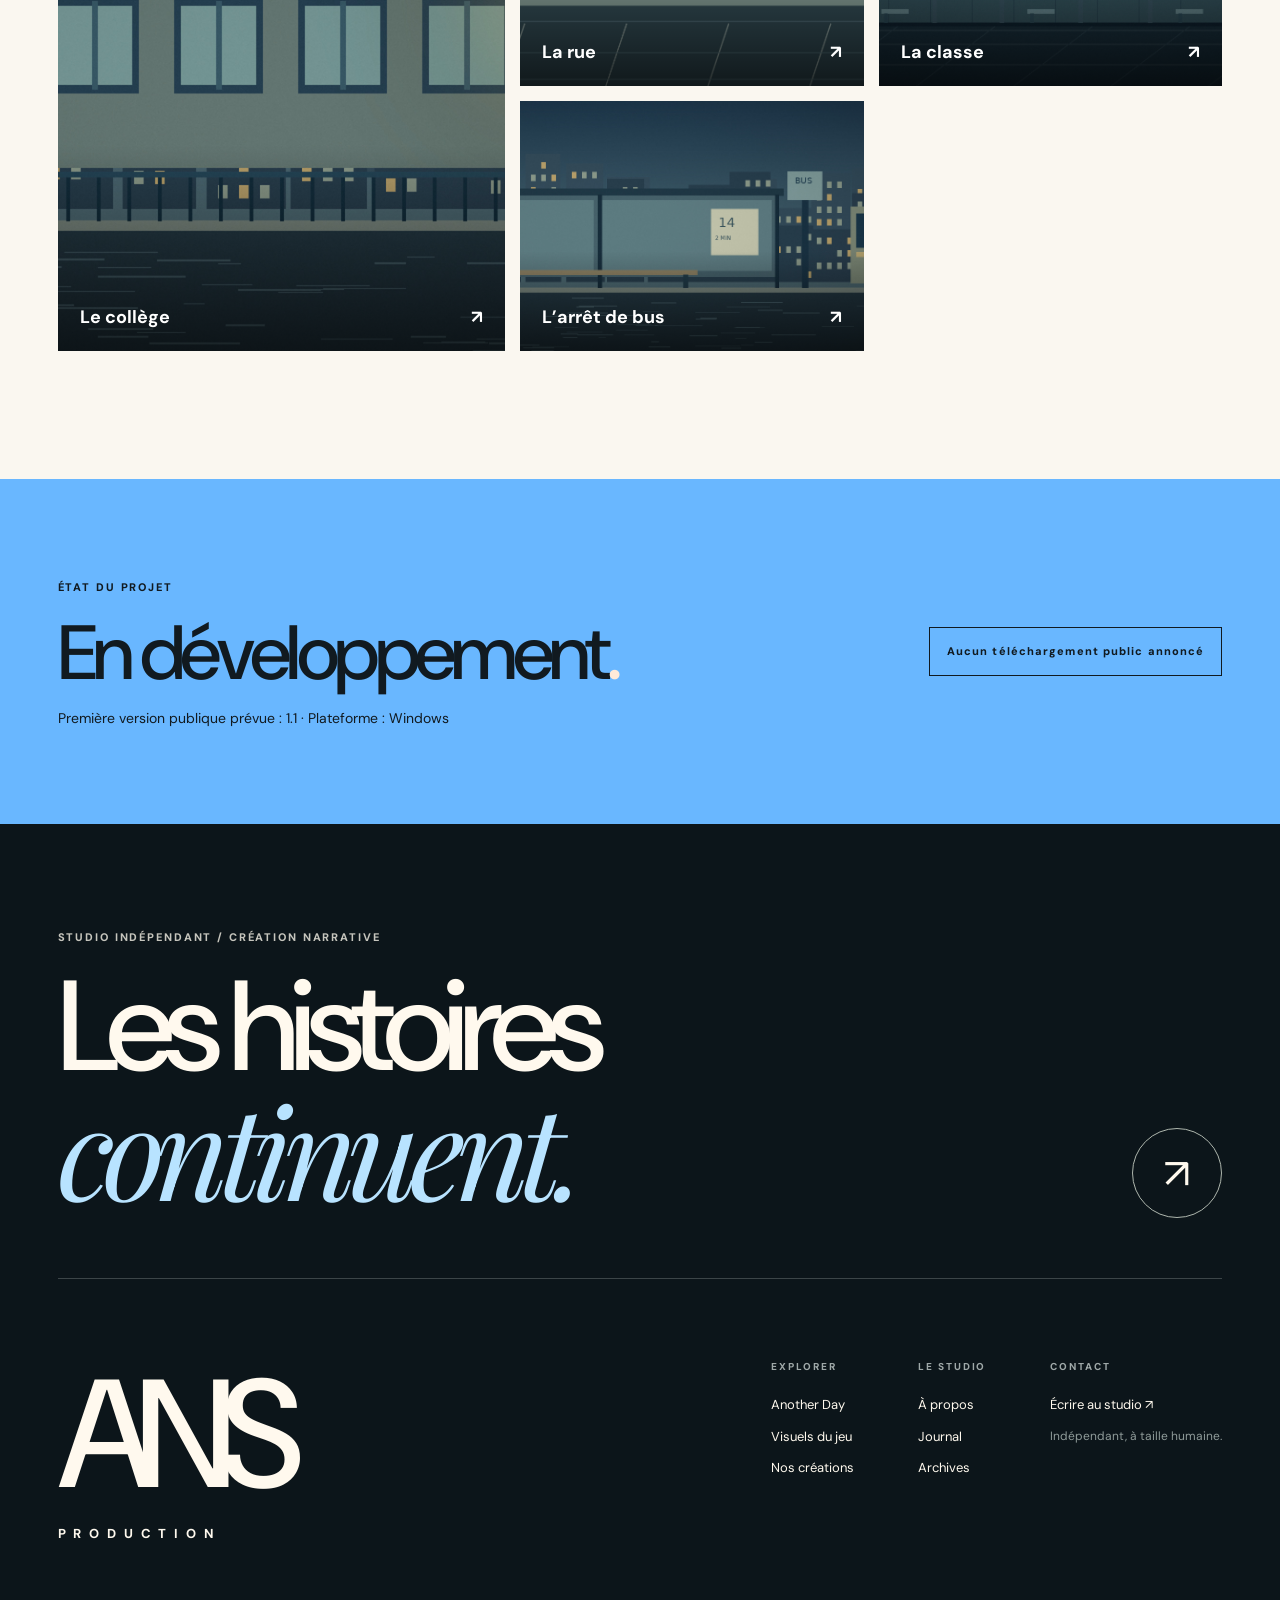
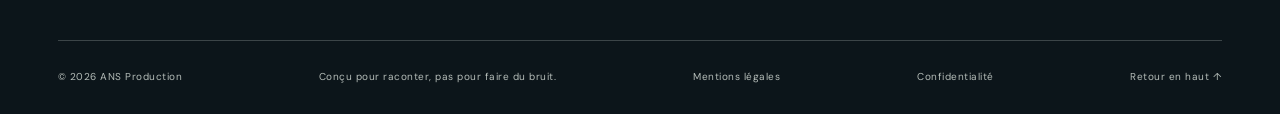
==== commit 99b488b1: "Add files via upload" ====
--- a/another-day.html
+++ b/another-day.html
@@ -14,8 +14,10 @@
  <link rel="preconnect" href="https://fonts.googleapis.com">
  <link rel="preconnect" href="https://fonts.gstatic.com" crossorigin>
  <link rel="stylesheet" href="styles.css">
+ <link rel="stylesheet" href="story-upgrade.css">
  <script src="site-config.js" defer></script>
  <script src="cms-loader.js" defer></script>
+ <script src="story-upgrade.js" defer></script>
 </head>
 <body data-page="game"><div id="app"><noscript>Ce site utilise JavaScript pour afficher le contenu interactif. Active JavaScript pour naviguer dans ANS Production.</noscript></div></body>
 </html>
--- a/story-upgrade.css
+++ b/story-upgrade.css
@@ -0,0 +1,22 @@
+/* ANS Production — Another Day Story Edition: uses only archived site images */
+:root{--ans-peach:#FFB88C;--ans-night:#0e1420;--ans-cream:#f5eee2;}
+.ans-story-hero{min-height:850px;height:min(950px,100svh);background:var(--ans-night);position:relative;overflow:hidden;color:var(--ans-cream)}
+.ans-story-hero .ans-hero-art{position:absolute;inset:0;width:100%;height:100%;object-fit:cover;object-position:center;transform:scale(1.03);animation:ans-hero-drift 24s ease-in-out infinite alternate;filter:saturate(.85) brightness(.7)}
+.ans-hero-glow{position:absolute;inset:0;background:linear-gradient(90deg,rgba(6,11,19,.94),rgba(7,12,22,.86) 37%,rgba(5,13,24,.16) 87%),linear-gradient(0deg,rgba(4,10,19,.75),transparent 33%);pointer-events:none}
+.ans-hero-inner{min-height:inherit;height:100%;display:grid;grid-template-columns:minmax(0,1.1fr) minmax(210px,.9fr);position:relative;z-index:1;align-items:center;gap:0;padding-top:100px;padding-bottom:70px}
+.ans-hero-copy{max-width:900px;z-index:3}.ans-eyebrow,.ans-overline{font-size:12px;letter-spacing:.20em;font-weight:800;text-transform:uppercase;display:flex;align-items:center;gap:12px;line-height:1.6}.ans-eyebrow{color:#d8ddd9;margin-bottom:32px}.ans-live-dot{width:7px;height:7px;background:var(--accent);box-shadow:0 0 0 6px rgba(255,184,140,.13);border-radius:50%;flex-shrink:0}.ans-story-hero h1{font-family:var(--sans);font-size:clamp(70px,7.8vw,140px);letter-spacing:-.085em;font-weight:500;line-height:.98;max-width:1020px;position:relative;z-index:2}.ans-story-hero h1 em{font-size:.97em;white-space:normal;letter-spacing:-.075em;color:var(--ans-peach)}.ans-story-hero h1 span{font-size:.72em;letter-spacing:-.06em;color:var(--ans-cream)}
+.ans-hero-copy>p{font-size:clamp(16px,1.5vw,21px);line-height:1.7;max-width:560px;color:#c5c8d0;margin-top:32px}
+.ans-hero-actions{display:flex;align-items:center;gap:14px;flex-wrap:wrap;margin-top:34px}.ans-action{display:inline-flex;align-items:center;justify-content:center;gap:13px;min-height:56px;border:1px solid rgba(255,255,255,.36);padding:15px 24px;font-size:13px;font-family:var(--sans);font-weight:800;letter-spacing:.02em;transition:transform .25s,background .25s,border-color .25s,box-shadow .25s}.ans-action:hover{transform:translateY(-3px)}.ans-action-primary{background:var(--accent);border-color:var(--accent);color:var(--ans-night)}.ans-action-primary:hover{background:var(--ans-peach);border-color:var(--ans-peach);box-shadow:0 12px 32px rgba(255,184,140,.18)}.ans-action-secondary{color:#fff;background:rgba(255,255,255,.05)}.ans-action-secondary:hover{background:rgba(255,255,255,.13)}.ans-action-dark{color:#fff;background:var(--ans-night);border-color:var(--ans-night)}.ans-play-glyph{font-size:11px}
+.ans-hero-facts{display:flex;gap:25px;flex-wrap:wrap;margin-top:48px;color:#b9bbc4;font-size:10px;font-weight:800;letter-spacing:.16em}.ans-hero-facts span{padding-left:13px;border-left:2px solid var(--accent)}
+.ans-hero-hugo{height:80%;align-self:end;position:relative;display:flex;align-items:end;justify-content:center;z-index:1;pointer-events:none}.ans-hero-hugo img{object-fit:contain;object-position:center bottom;height:min(71vh,680px);width:auto;max-width:100%;filter:drop-shadow(0 22px 34px rgba(2,7,12,.7));animation:ans-float 8s ease-in-out infinite alternate}.ans-hugo-halo{position:absolute;width:min(36vw,430px);height:min(36vw,430px);border:1px solid rgba(255,184,140,.17);border-radius:50%;bottom:8%;box-shadow:0 0 0 70px rgba(255,184,140,.025),0 0 0 140px rgba(255,184,140,.018)}.ans-hero-bottom{position:absolute;bottom:24px;left:4.5%;right:4.5%;display:flex;justify-content:space-between;font-size:11px;letter-spacing:.15em;font-weight:800;color:#ddd;z-index:4}.ans-story-hero>.ans-proof{position:absolute;right:4.5%;bottom:80px;z-index:4}.ans-proof{color:rgba(255,255,255,.62);font-size:9px;letter-spacing:.16em;font-weight:700;text-transform:uppercase}
+.ans-trailer{background:#0b111c;color:#f2ede8;padding:clamp(90px,10vw,175px) 0;overflow:hidden}.ans-trailer-layout{display:grid;grid-template-columns:.68fr 1.32fr;align-items:center;gap:clamp(35px,5.5vw,100px)}.ans-trailer .ans-overline,.ans-characters-story .ans-overline,.ans-narrative .ans-overline{color:var(--ans-peach);justify-content:space-between}.ans-overline span{color:#9b9fa7;font-size:10px;letter-spacing:.1em}.ans-trailer-copy h2,.ans-narrative-head h2,.ans-char-text h2{font-size:clamp(48px,5.3vw,88px);font-weight:500;letter-spacing:-.072em;line-height:1.07;margin:25px 0}.ans-trailer h2 em,.ans-narrative h2 em,.ans-char-text h2 em{color:var(--ans-peach)}.ans-trailer-copy>p,.ans-narrative-head>p,.ans-char-text>p{line-height:1.8;font-size:clamp(15px,1.25vw,19px);color:#bcbec7;max-width:550px}.ans-trailer-sub{letter-spacing:.17em;font-size:10px;color:#a4a7b0;margin-top:26px;font-weight:800}.ans-video-frame{border:1px solid rgba(255,255,255,.18);background:#050913;box-shadow:0 30px 70px rgba(0,0,0,.35);padding:10px;position:relative}.ans-trailer-video{aspect-ratio:16/9;display:block;width:100%;height:auto;background:#080d19;object-fit:cover}.ans-video-note{display:flex;justify-content:space-between;flex-wrap:wrap;gap:8px;color:#aab0bc;font-size:10px;letter-spacing:.06em;padding:14px 5px 4px;font-weight:700}.ans-video-note span:last-child{color:var(--ans-peach)}
+.ans-narrative{background:var(--paper);color:var(--ink);padding-top:clamp(95px,9vw,160px)}.ans-narrative-head{display:grid;grid-template-columns:1.1fr .9fr;column-gap:5vw}.ans-narrative-head .ans-overline{grid-column:1/-1;color:#bc654c}.ans-narrative-head h2{max-width:930px}.ans-narrative-head h2 em{color:#ba674f}.ans-narrative-head>p{align-self:end;justify-self:end;color:var(--muted);font-size:17px;margin-bottom:32px}.ans-beat-grid{margin-top:70px;display:grid;grid-template-columns:repeat(3,minmax(0,1fr));gap:22px;align-items:start}.ans-beat-offset{margin-top:80px}.ans-beat{overflow:hidden}.ans-beat-media{aspect-ratio:4/5;overflow:hidden;background:#1d2933;position:relative}.ans-beat-media:after{content:'';position:absolute;inset:0;background:linear-gradient(0deg,rgba(8,13,21,.33),transparent 55%)}.ans-beat-media img{height:100%;width:100%;object-fit:cover;transition:transform .9s cubic-bezier(.15,.8,.2,1)}.ans-beat:hover .ans-beat-media img{transform:scale(1.07)}.ans-beat-content{padding:28px 6px 35px;border-bottom:1px solid var(--line)}.ans-beat-no{font-size:10px;letter-spacing:.17em;color:#a85d4a;font-weight:800}.ans-beat h3{font-size:clamp(32px,3.1vw,53px);line-height:1.12;letter-spacing:-.05em;margin:19px 0}.ans-beat h3 em{color:#b96751}.ans-beat p{font-size:15px;line-height:1.75;color:#5d6568;max-width:390px}
+.ans-midquote{background:var(--ans-night);color:#fff;min-height:480px;display:grid;place-items:center;margin-top:clamp(90px,9vw,160px);padding:95px 0;text-align:center}.ans-midquote span{font-size:11px;letter-spacing:.3em;font-weight:800;color:var(--ans-peach)}.ans-midquote p{font-size:clamp(38px,5.6vw,85px);line-height:1.17;letter-spacing:-.06em;margin-top:30px;font-weight:500}.ans-midquote em{color:var(--ans-peach)}
+.ans-characters-story{background:#ded9ce;padding:110px 0}.ans-char-layout{display:grid;grid-template-columns:1fr 1fr;align-items:center;gap:6vw}.ans-char-stage{background:radial-gradient(circle at 50% 40%,#718185,#2a343f 68%,#1b242d);min-height:530px;overflow:hidden;display:flex;align-items:flex-end;justify-content:center;gap:30px;padding:35px 20px 0;position:relative}.ans-char-stage:before{content:'';position:absolute;width:420px;height:420px;border:1px solid rgba(255,255,255,.18);border-radius:50%;left:calc(50% - 210px);top:70px}.ans-char-stage img{height:470px;width:auto;max-width:45%;object-fit:contain;object-position:bottom;z-index:1;filter:drop-shadow(5px 12px 17px rgba(0,0,0,.23))}.ans-char-stage img:nth-child(2){height:420px}.ans-char-visual>span{display:block;font-size:9px;letter-spacing:.17em;margin-top:13px;color:#646963;font-weight:800}.ans-char-text .ans-overline{color:#a85d4a}.ans-char-text h2 em{color:#b96751}.ans-char-text>p{color:#5c6363;margin-bottom:32px}
+.ans-final{background:#07101b;position:relative;color:#fff;min-height:660px;display:grid;align-items:center;overflow:hidden}.ans-final>img{width:100%;height:100%;object-fit:cover;position:absolute;inset:0;filter:brightness(.4) saturate(.85)}.ans-final:after{content:'';inset:0;position:absolute;background:linear-gradient(90deg,rgba(4,9,17,.94),rgba(4,9,17,.45))}.ans-final-copy{position:relative;z-index:1;padding:110px 0}.ans-final-copy>span{font-size:11px;color:var(--ans-peach);letter-spacing:.26em;font-weight:800}.ans-final h2{font-size:clamp(78px,13vw,190px);letter-spacing:-.09em;line-height:1.08;margin:20px 0}.ans-final h2 em{color:var(--ans-peach)}.ans-final p{max-width:540px;font-size:20px;color:#e3dcd7}.ans-final small{display:block;margin-top:50px;font-size:11px;letter-spacing:.17em;color:#c6bec1;font-weight:800}
+.ans-game-ribbon{background:#f5eee2;padding:50px 0;border-bottom:1px solid var(--line)}.ans-game-ribbon-inner{display:flex;align-items:center;justify-content:space-between;gap:24px}.ans-game-ribbon span{font-size:10px;letter-spacing:.17em;font-weight:800;color:#9b5b49}.ans-game-ribbon h2{font-size:clamp(38px,4vw,65px);letter-spacing:-.06em;line-height:1.2;margin:10px 0}.ans-game-ribbon em{color:#b96751}.ans-game-ribbon p{color:var(--muted);font-size:15px}.ans-game-story-tag{font-size:11px!important;color:#ad6249!important;letter-spacing:.16em;font-weight:800;margin-bottom:24px}
+.ans-ready{opacity:0;transform:translateY(32px);transition:opacity 1s ease,transform 1.1s cubic-bezier(.19,1,.22,1)}.ans-ready.ans-shown{opacity:1;transform:translateY(0)}
+@keyframes ans-float{to{transform:translateY(-11px)}}@keyframes ans-hero-drift{to{transform:scale(1.11) translateX(-1.2%)}}
+@media(max-width:1100px){.ans-story-hero h1{font-size:clamp(60px,8vw,100px)}.ans-trailer-layout{grid-template-columns:1fr;gap:45px}.ans-trailer-copy{max-width:840px}.ans-trailer-copy h2{max-width:760px}.ans-narrative-head{grid-template-columns:1fr}.ans-narrative-head>p{justify-self:start;margin:8px 0 0}.ans-beat-grid{margin-top:55px}.ans-beat-offset{margin-top:40px}.ans-char-stage{min-height:425px}.ans-char-stage img{height:390px}.ans-char-stage img:nth-child(2){height:340px}}
+@media(max-width:700px){.ans-story-hero{min-height:750px;height:92svh;max-height:900px}.ans-story-hero .ans-hero-art{object-position:48%}.ans-hero-glow{background:linear-gradient(90deg,rgba(4,9,17,.91),rgba(4,9,17,.66) 72%,rgba(4,9,17,.24)),linear-gradient(0deg,rgba(4,9,17,.8),transparent 40%)}.ans-hero-inner{display:flex;align-items:center;padding-top:96px;padding-bottom:95px}.ans-hero-copy{width:100%}.ans-eyebrow{font-size:9px;letter-spacing:.13em;margin-bottom:20px;max-width:270px}.ans-story-hero h1{font-size:clamp(49px,10.5vw,72px);letter-spacing:-.08em;max-width:100%}.ans-story-hero h1 span{font-size:.7em}.ans-hero-copy>p{font-size:14px;line-height:1.7;max-width:290px;margin-top:24px}.ans-hero-actions{gap:9px;margin-top:24px}.ans-action{padding:13px 15px;font-size:11px;min-height:49px;gap:9px}.ans-hero-facts{margin-top:24px;gap:10px;font-size:8px}.ans-hero-facts span{padding-left:7px}.ans-hero-hugo{position:absolute;right:-11%;bottom:8%;width:62%;height:50%;opacity:.38}.ans-hero-hugo img{height:100%}.ans-hugo-halo{width:200px;height:200px}.ans-hero-bottom{font-size:9px;bottom:20px}.ans-story-hero>.ans-proof{right:4%;bottom:62px;font-size:7px}.ans-trailer{padding:85px 0}.ans-trailer-copy h2,.ans-narrative-head h2,.ans-char-text h2{font-size:clamp(43px,10vw,67px)}.ans-trailer-copy p{font-size:14px}.ans-video-frame{padding:4px}.ans-video-note{font-size:9px}.ans-narrative{padding-top:85px}.ans-narrative-head>p{font-size:15px}.ans-beat-grid{grid-template-columns:1fr;gap:25px}.ans-beat-offset{margin-top:0}.ans-beat-media{aspect-ratio:5/3}.ans-beat h3{font-size:38px}.ans-beat-content{padding:22px 2px 25px}.ans-midquote{min-height:330px;margin-top:70px;padding:70px 0}.ans-midquote p{font-size:clamp(38px,8vw,62px)}.ans-characters-story{padding:80px 0}.ans-char-layout{grid-template-columns:1fr;gap:40px}.ans-char-stage{min-height:350px}.ans-char-stage img{height:330px}.ans-char-stage img:nth-child(2){height:295px}.ans-final{min-height:590px}.ans-final-copy{padding:90px 0}.ans-final h2{font-size:clamp(78px,16vw,110px)}.ans-final p{font-size:16px}.ans-game-ribbon-inner{align-items:start;flex-direction:column}.ans-game-ribbon h2{font-size:43px}.ans-final small{font-size:9px}}
+@media(prefers-reduced-motion:reduce){.ans-story-hero .ans-hero-art,.ans-hero-hugo img{animation:none!important}.ans-ready{opacity:1!important;transform:none!important;transition:none!important}}
